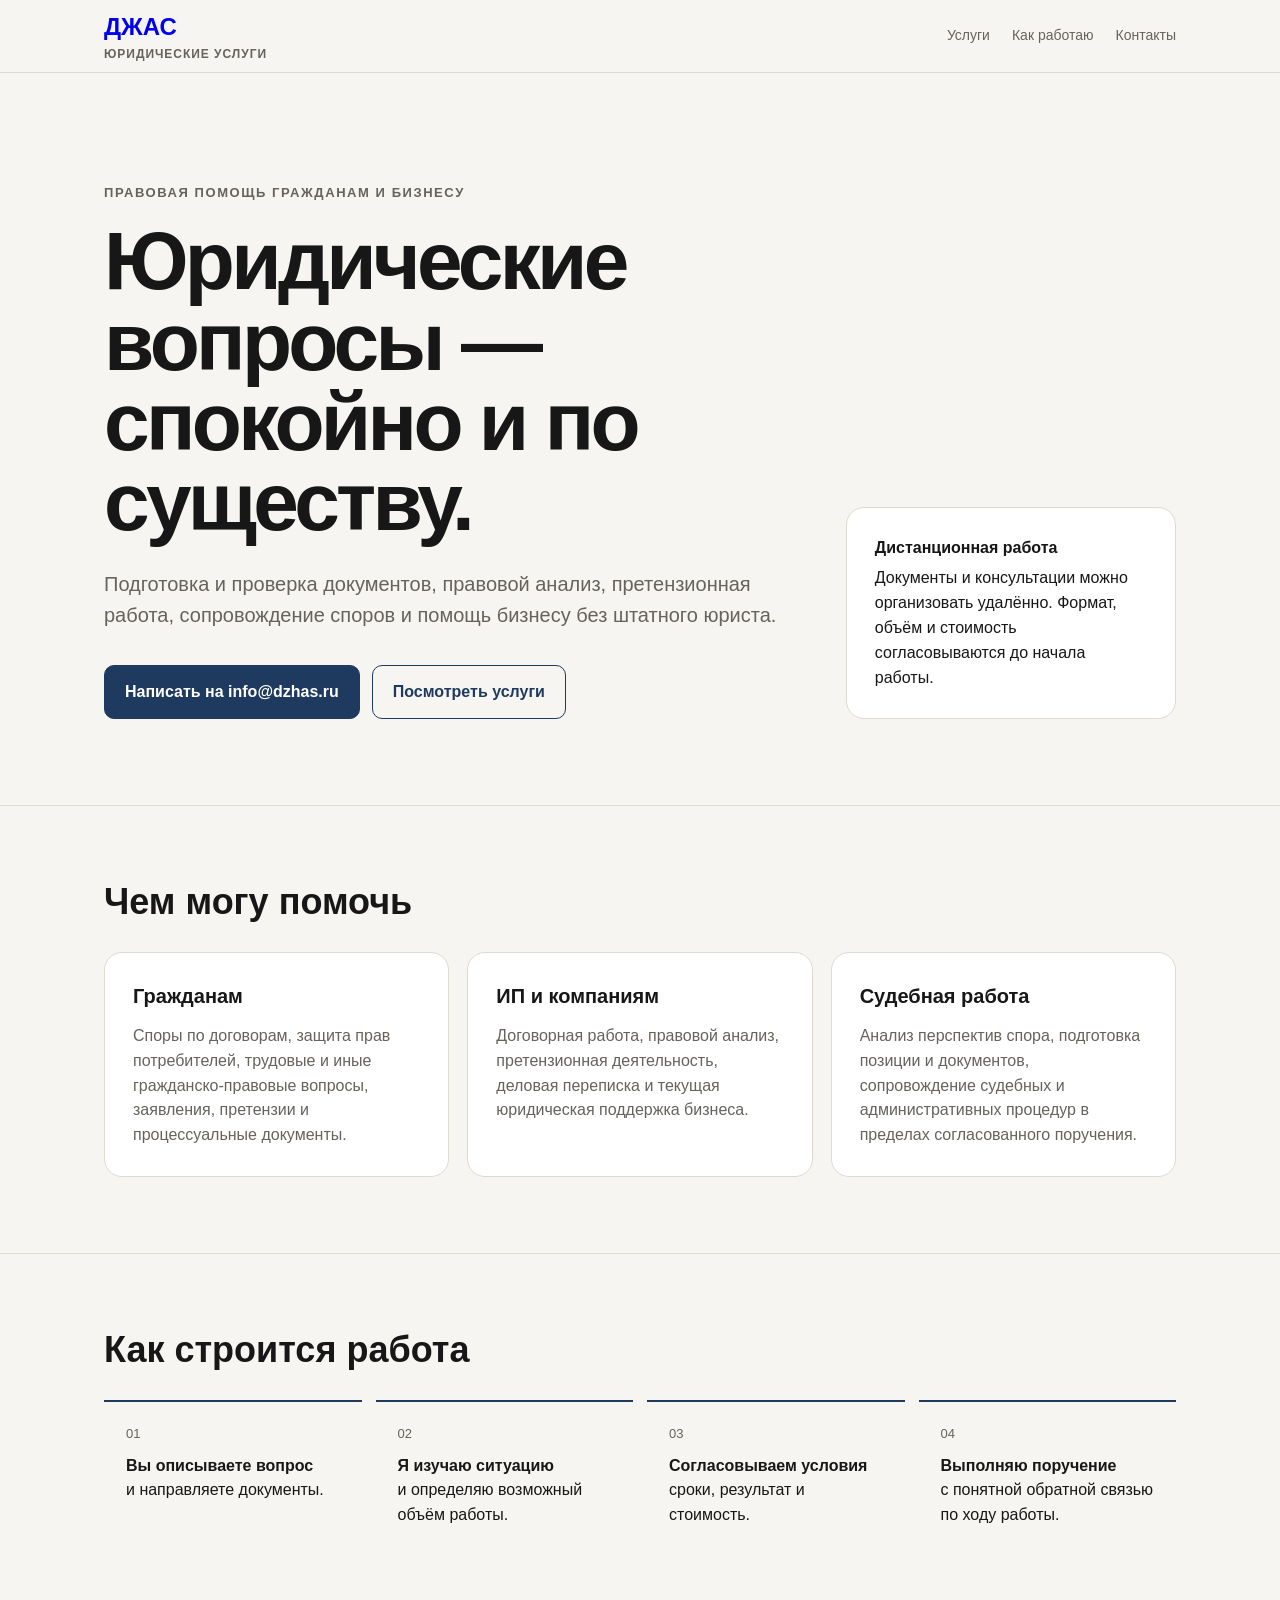
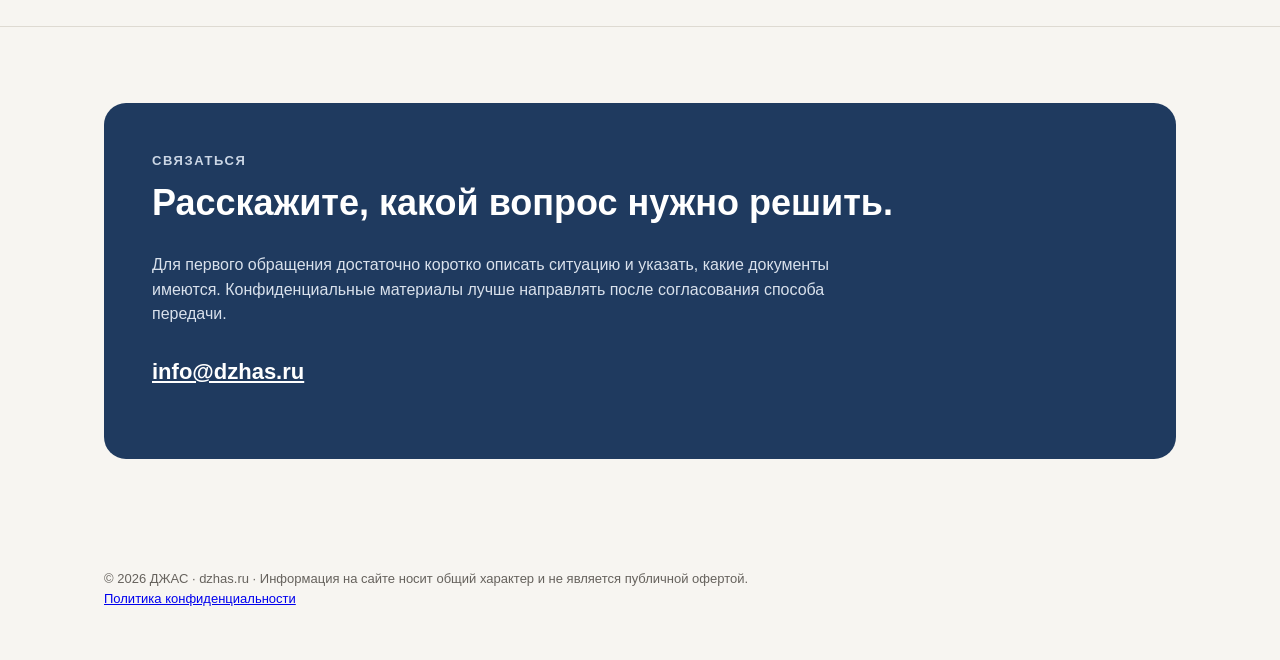
==== index.html @ ad210652 "Add initial HTML structure for legal services website" ====
<!doctype html>
<html lang="ru"><head><meta charset="utf-8"><meta name="viewport" content="width=device-width,initial-scale=1">
<title>Джас — юридические услуги</title><meta name="description" content="Юридические услуги для граждан, ИП и организаций: документы, правовой анализ, претензионная и судебная работа."><link rel="canonical" href="https://dzhas.ru/">
<style>
:root{--bg:#f7f5f1;--paper:#fff;--text:#171717;--muted:#66625d;--line:#dedad2;--accent:#1f3a5f;--max:1120px}*{box-sizing:border-box}html{scroll-behavior:smooth}body{margin:0;font-family:Arial,sans-serif;background:var(--bg);color:var(--text);line-height:1.55}.wrap{max-width:var(--max);margin:auto;padding:0 24px}header{position:sticky;top:0;background:rgba(247,245,241,.96);border-bottom:1px solid var(--line);z-index:10}nav{height:72px;display:flex;align-items:center;justify-content:space-between;gap:24px}.brand{font-size:24px;font-weight:800;text-decoration:none}.brand small{font-size:12px;font-weight:600;color:var(--muted);display:block;letter-spacing:.08em;text-transform:uppercase}.links{display:flex;gap:22px}.links a{text-decoration:none;color:var(--muted);font-size:14px}.hero{padding:110px 0 86px}.hero-grid{display:grid;grid-template-columns:1.35fr .65fr;gap:56px;align-items:end}.eyebrow{font-size:13px;letter-spacing:.12em;text-transform:uppercase;color:var(--muted);font-weight:700}h1{font-size:clamp(44px,7vw,82px);line-height:.98;margin:18px 0 26px;letter-spacing:-.045em}.lead{font-size:20px;color:var(--muted);max-width:760px}.cta{display:flex;gap:12px;flex-wrap:wrap;margin-top:34px}.btn{display:inline-block;padding:14px 20px;border-radius:10px;text-decoration:none;font-weight:700;border:1px solid var(--accent)}.primary{background:var(--accent);color:#fff}.secondary{color:var(--accent)}.card,.service{background:var(--paper);border:1px solid var(--line);border-radius:18px;padding:28px}.card strong{display:block;margin-bottom:6px}section{padding:76px 0;border-top:1px solid var(--line)}h2{font-size:36px;line-height:1.1;margin:0 0 30px}.grid3{display:grid;grid-template-columns:repeat(3,1fr);gap:18px}.service{min-height:210px}.service h3{font-size:20px;margin:0 0 12px}.service p{margin:0;color:var(--muted)}.steps{display:grid;grid-template-columns:repeat(4,1fr);gap:14px}.step{padding:22px;border-top:2px solid var(--accent)}.num{font-size:13px;color:var(--muted);margin-bottom:10px}.contact{background:var(--accent);color:#fff;border-radius:22px;padding:48px}.contact p{color:#d9e1ec;max-width:700px}.contact a{color:#fff}footer{padding:34px 0 50px;color:var(--muted);font-size:13px}@media(max-width:800px){.hero-grid,.grid3,.steps{grid-template-columns:1fr}.links{display:none}.hero{padding:72px 0 58px}.contact{padding:30px}}
</style></head><body>
<header><div class="wrap"><nav><a class="brand" href="/">ДЖАС<small>юридические услуги</small></a><div class="links"><a href="#services">Услуги</a><a href="#work">Как работаю</a><a href="#contact">Контакты</a></div></nav></div></header>
<main><section class="hero" style="border-top:0"><div class="wrap hero-grid"><div><div class="eyebrow">Правовая помощь гражданам и бизнесу</div><h1>Юридические вопросы — спокойно и по существу.</h1><p class="lead">Подготовка и проверка документов, правовой анализ, претензионная работа, сопровождение споров и помощь бизнесу без штатного юриста.</p><div class="cta"><a class="btn primary" href="mailto:info@dzhas.ru">Написать на info@dzhas.ru</a><a class="btn secondary" href="#services">Посмотреть услуги</a></div></div><div class="card"><strong>Дистанционная работа</strong><span>Документы и консультации можно организовать удалённо. Формат, объём и стоимость согласовываются до начала работы.</span></div></div></section>
<section id="services"><div class="wrap"><h2>Чем могу помочь</h2><div class="grid3"><article class="service"><h3>Гражданам</h3><p>Споры по договорам, защита прав потребителей, трудовые и иные гражданско-правовые вопросы, заявления, претензии и процессуальные документы.</p></article><article class="service"><h3>ИП и компаниям</h3><p>Договорная работа, правовой анализ, претензионная деятельность, деловая переписка и текущая юридическая поддержка бизнеса.</p></article><article class="service"><h3>Судебная работа</h3><p>Анализ перспектив спора, подготовка позиции и документов, сопровождение судебных и административных процедур в пределах согласованного поручения.</p></article></div></div></section>
<section id="work"><div class="wrap"><h2>Как строится работа</h2><div class="steps"><div class="step"><div class="num">01</div><strong>Вы описываете вопрос</strong><div>и направляете документы.</div></div><div class="step"><div class="num">02</div><strong>Я изучаю ситуацию</strong><div>и определяю возможный объём работы.</div></div><div class="step"><div class="num">03</div><strong>Согласовываем условия</strong><div>сроки, результат и стоимость.</div></div><div class="step"><div class="num">04</div><strong>Выполняю поручение</strong><div>с понятной обратной связью по ходу работы.</div></div></div></div></section>
<section id="contact"><div class="wrap"><div class="contact"><div class="eyebrow" style="color:#cbd6e5">Связаться</div><h2 style="margin-top:12px">Расскажите, какой вопрос нужно решить.</h2><p>Для первого обращения достаточно коротко описать ситуацию и указать, какие документы имеются. Конфиденциальные материалы лучше направлять после согласования способа передачи.</p><p style="font-size:22px;margin-top:28px"><a href="mailto:info@dzhas.ru"><strong>info@dzhas.ru</strong></a></p></div></div></section></main>
<footer><div class="wrap">© 2026 ДЖАС · dzhas.ru · Информация на сайте носит общий характер и не является публичной офертой.<br><a href="/privacy.html">Политика конфиденциальности</a></div></footer></body></html>
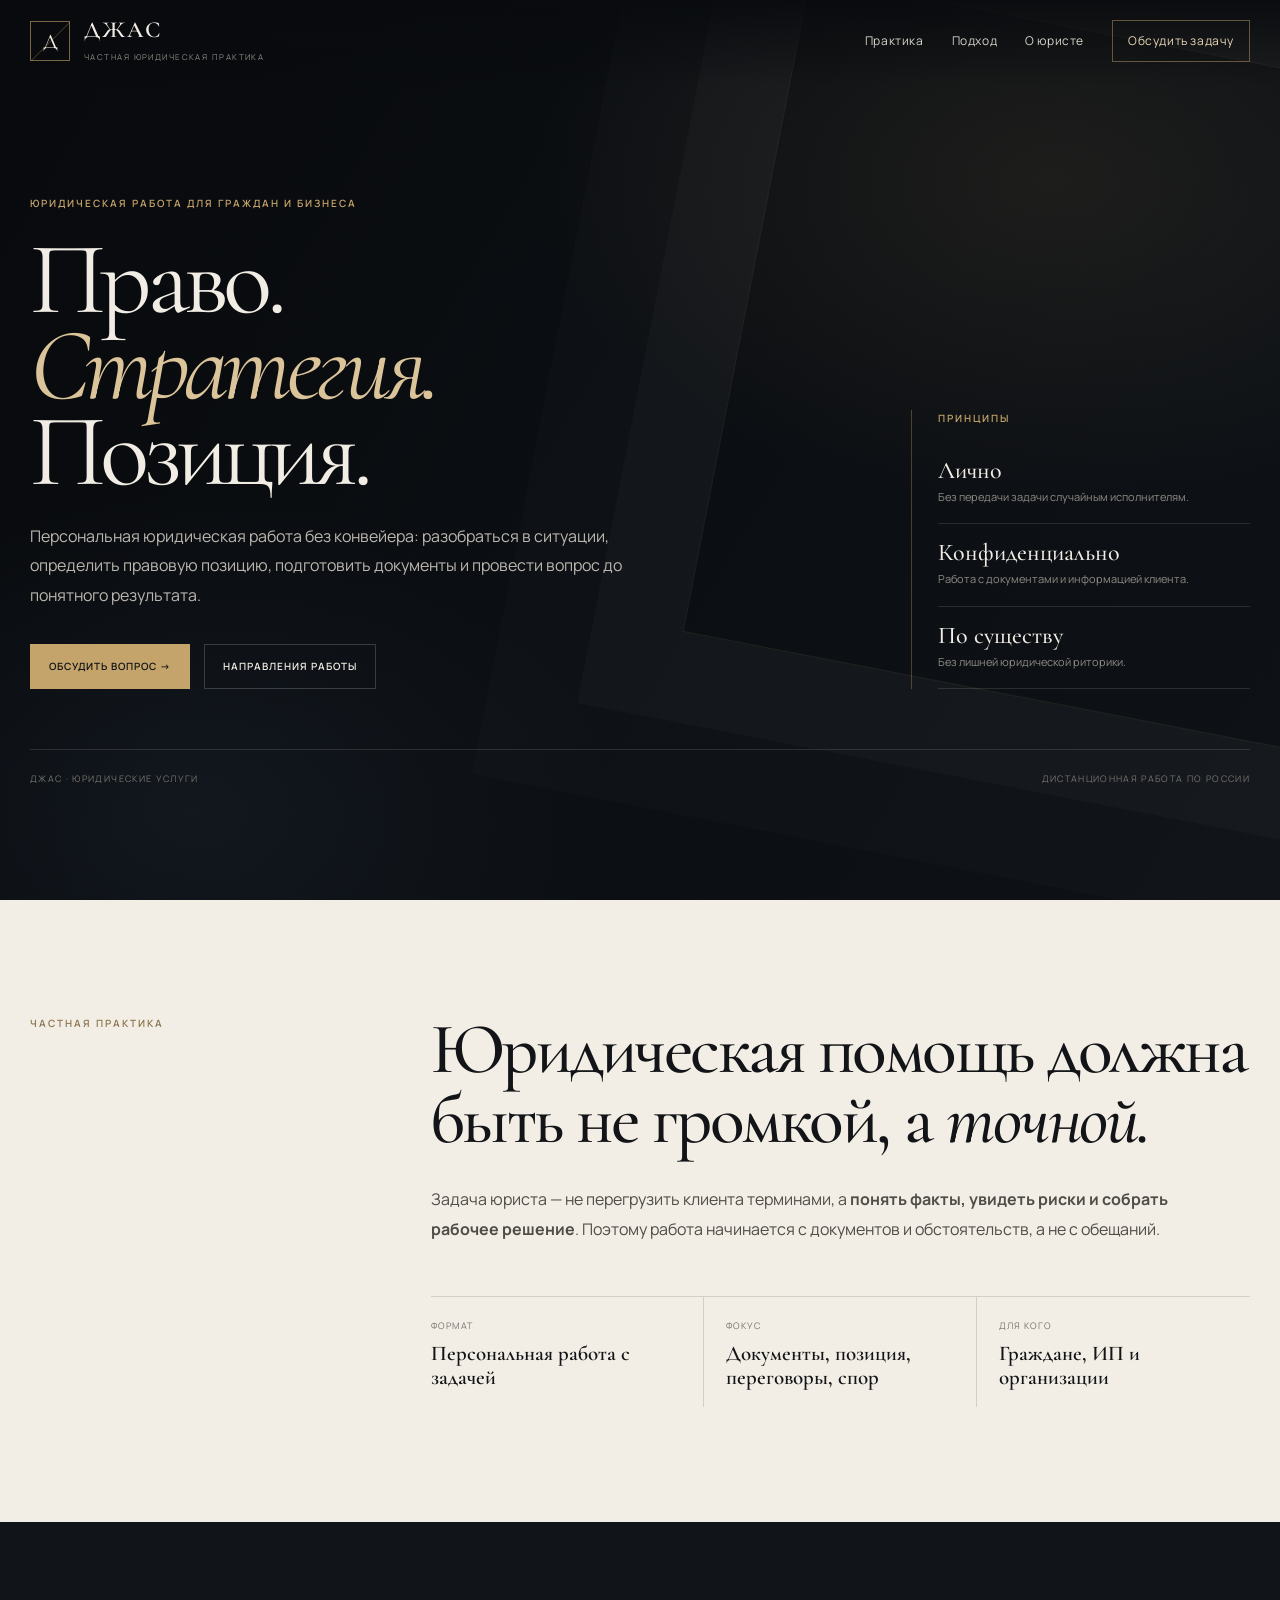
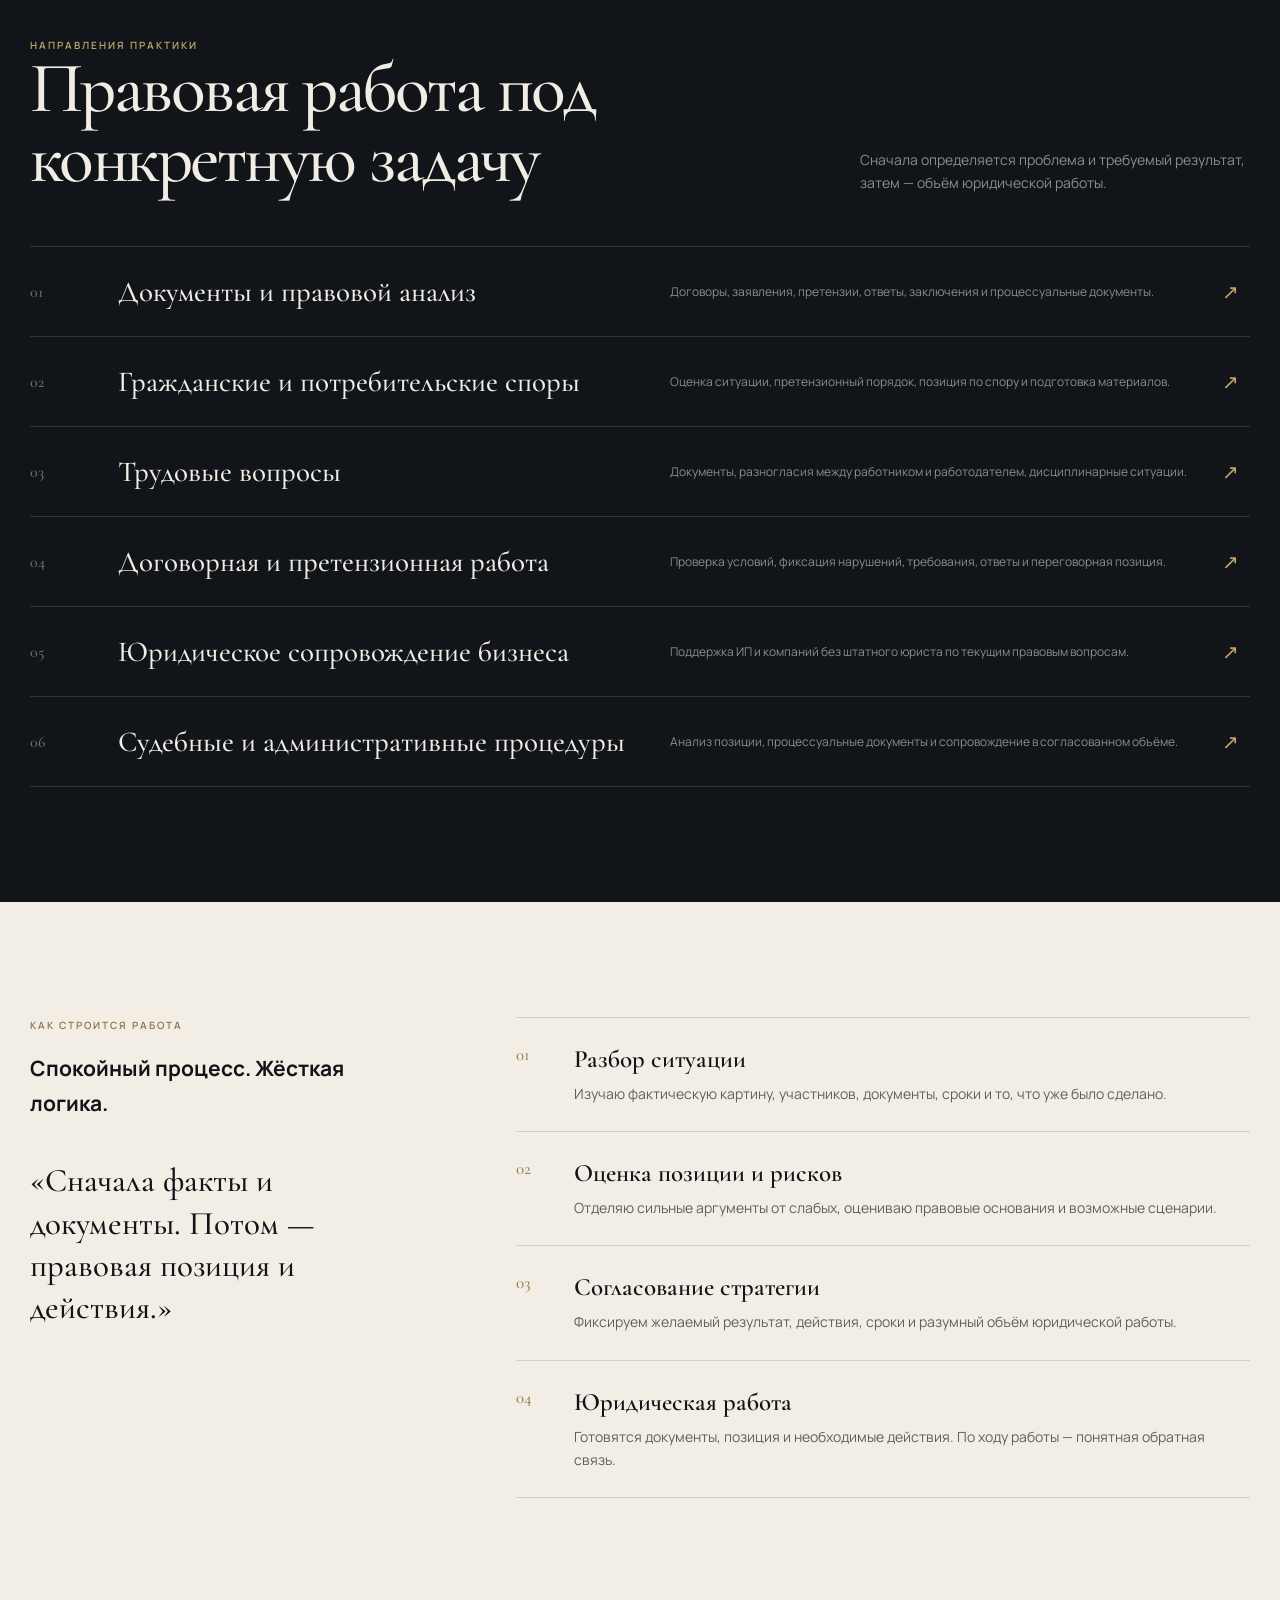
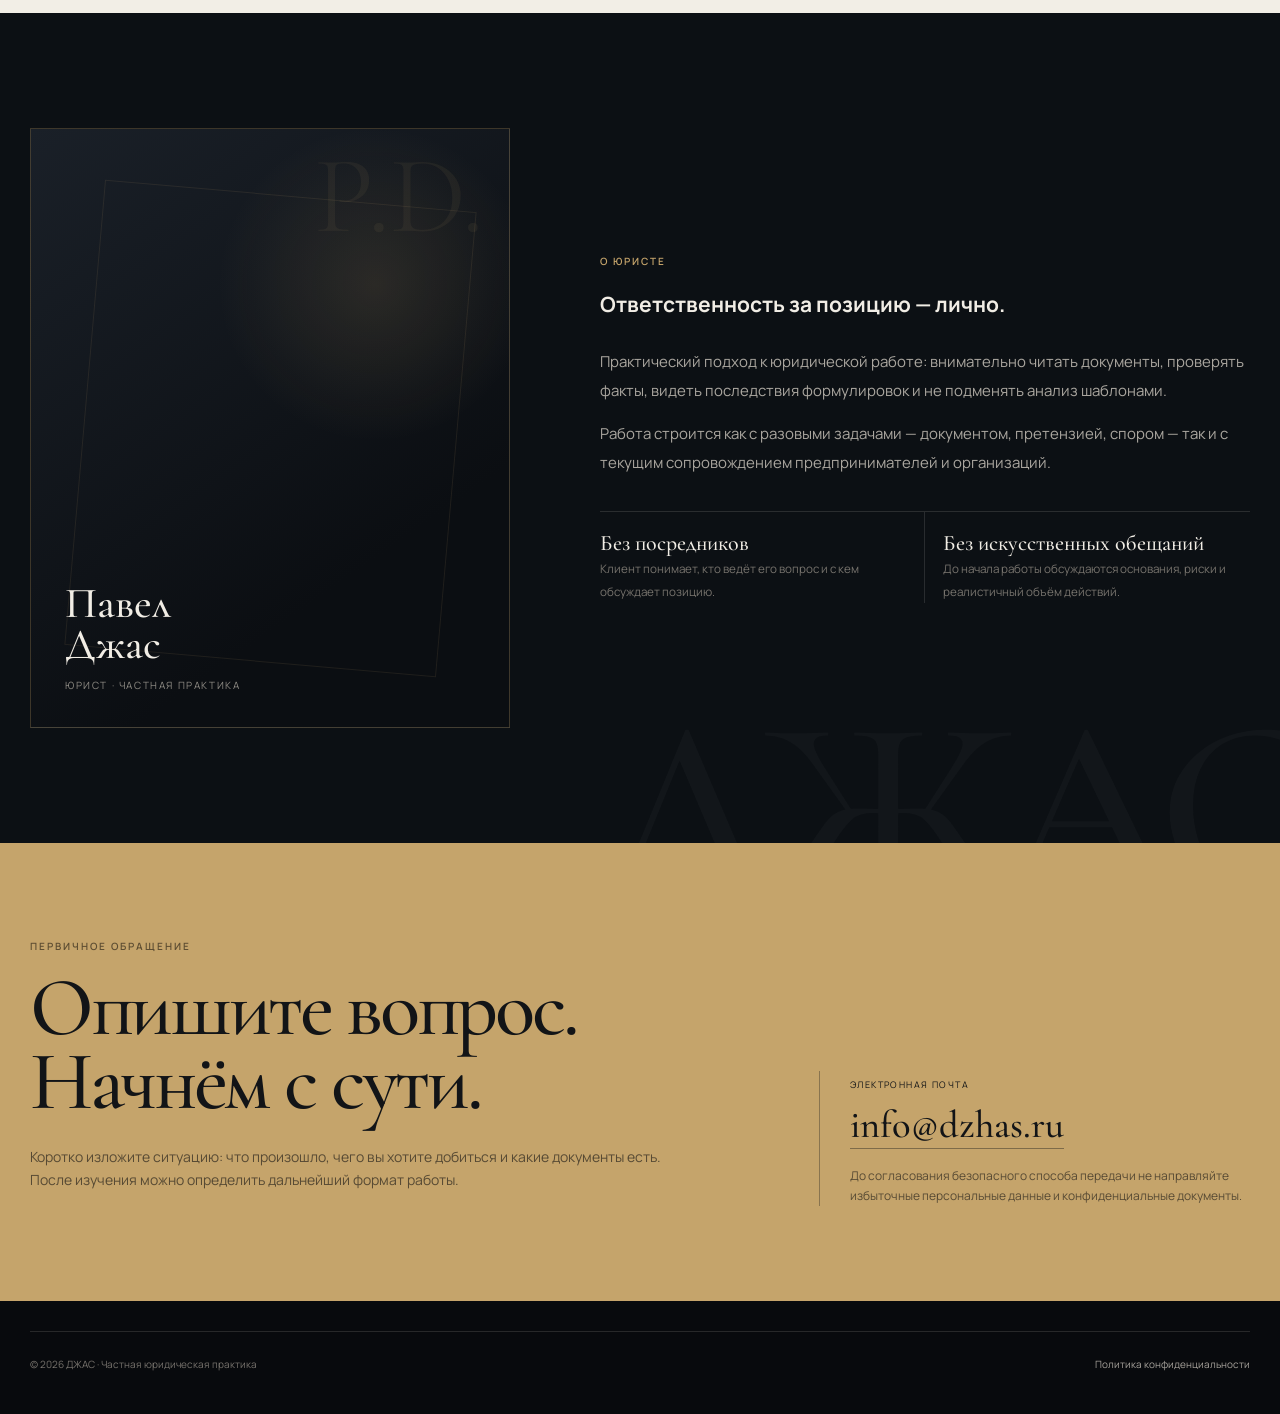
==== commit 493531a7: "Revise index.html for layout and design updates Updated the HTML structure and styles for the websit" ====
--- a/index.html
+++ b/index.html
@@ -1,12 +1,3 @@
-<!doctype html>
-<html lang="ru"><head><meta charset="utf-8"><meta name="viewport" content="width=device-width,initial-scale=1">
-<title>Джас — юридические услуги</title><meta name="description" content="Юридические услуги для граждан, ИП и организаций: документы, правовой анализ, претензионная и судебная работа."><link rel="canonical" href="https://dzhas.ru/">
-<style>
-:root{--bg:#f7f5f1;--paper:#fff;--text:#171717;--muted:#66625d;--line:#dedad2;--accent:#1f3a5f;--max:1120px}*{box-sizing:border-box}html{scroll-behavior:smooth}body{margin:0;font-family:Arial,sans-serif;background:var(--bg);color:var(--text);line-height:1.55}.wrap{max-width:var(--max);margin:auto;padding:0 24px}header{position:sticky;top:0;background:rgba(247,245,241,.96);border-bottom:1px solid var(--line);z-index:10}nav{height:72px;display:flex;align-items:center;justify-content:space-between;gap:24px}.brand{font-size:24px;font-weight:800;text-decoration:none}.brand small{font-size:12px;font-weight:600;color:var(--muted);display:block;letter-spacing:.08em;text-transform:uppercase}.links{display:flex;gap:22px}.links a{text-decoration:none;color:var(--muted);font-size:14px}.hero{padding:110px 0 86px}.hero-grid{display:grid;grid-template-columns:1.35fr .65fr;gap:56px;align-items:end}.eyebrow{font-size:13px;letter-spacing:.12em;text-transform:uppercase;color:var(--muted);font-weight:700}h1{font-size:clamp(44px,7vw,82px);line-height:.98;margin:18px 0 26px;letter-spacing:-.045em}.lead{font-size:20px;color:var(--muted);max-width:760px}.cta{display:flex;gap:12px;flex-wrap:wrap;margin-top:34px}.btn{display:inline-block;padding:14px 20px;border-radius:10px;text-decoration:none;font-weight:700;border:1px solid var(--accent)}.primary{background:var(--accent);color:#fff}.secondary{color:var(--accent)}.card,.service{background:var(--paper);border:1px solid var(--line);border-radius:18px;padding:28px}.card strong{display:block;margin-bottom:6px}section{padding:76px 0;border-top:1px solid var(--line)}h2{font-size:36px;line-height:1.1;margin:0 0 30px}.grid3{display:grid;grid-template-columns:repeat(3,1fr);gap:18px}.service{min-height:210px}.service h3{font-size:20px;margin:0 0 12px}.service p{margin:0;color:var(--muted)}.steps{display:grid;grid-template-columns:repeat(4,1fr);gap:14px}.step{padding:22px;border-top:2px solid var(--accent)}.num{font-size:13px;color:var(--muted);margin-bottom:10px}.contact{background:var(--accent);color:#fff;border-radius:22px;padding:48px}.contact p{color:#d9e1ec;max-width:700px}.contact a{color:#fff}footer{padding:34px 0 50px;color:var(--muted);font-size:13px}@media(max-width:800px){.hero-grid,.grid3,.steps{grid-template-columns:1fr}.links{display:none}.hero{padding:72px 0 58px}.contact{padding:30px}}
-</style></head><body>
-<header><div class="wrap"><nav><a class="brand" href="/">ДЖАС<small>юридические услуги</small></a><div class="links"><a href="#services">Услуги</a><a href="#work">Как работаю</a><a href="#contact">Контакты</a></div></nav></div></header>
-<main><section class="hero" style="border-top:0"><div class="wrap hero-grid"><div><div class="eyebrow">Правовая помощь гражданам и бизнесу</div><h1>Юридические вопросы — спокойно и по существу.</h1><p class="lead">Подготовка и проверка документов, правовой анализ, претензионная работа, сопровождение споров и помощь бизнесу без штатного юриста.</p><div class="cta"><a class="btn primary" href="mailto:info@dzhas.ru">Написать на info@dzhas.ru</a><a class="btn secondary" href="#services">Посмотреть услуги</a></div></div><div class="card"><strong>Дистанционная работа</strong><span>Документы и консультации можно организовать удалённо. Формат, объём и стоимость согласовываются до начала работы.</span></div></div></section>
-<section id="services"><div class="wrap"><h2>Чем могу помочь</h2><div class="grid3"><article class="service"><h3>Гражданам</h3><p>Споры по договорам, защита прав потребителей, трудовые и иные гражданско-правовые вопросы, заявления, претензии и процессуальные документы.</p></article><article class="service"><h3>ИП и компаниям</h3><p>Договорная работа, правовой анализ, претензионная деятельность, деловая переписка и текущая юридическая поддержка бизнеса.</p></article><article class="service"><h3>Судебная работа</h3><p>Анализ перспектив спора, подготовка позиции и документов, сопровождение судебных и административных процедур в пределах согласованного поручения.</p></article></div></div></section>
-<section id="work"><div class="wrap"><h2>Как строится работа</h2><div class="steps"><div class="step"><div class="num">01</div><strong>Вы описываете вопрос</strong><div>и направляете документы.</div></div><div class="step"><div class="num">02</div><strong>Я изучаю ситуацию</strong><div>и определяю возможный объём работы.</div></div><div class="step"><div class="num">03</div><strong>Согласовываем условия</strong><div>сроки, результат и стоимость.</div></div><div class="step"><div class="num">04</div><strong>Выполняю поручение</strong><div>с понятной обратной связью по ходу работы.</div></div></div></div></section>
-<section id="contact"><div class="wrap"><div class="contact"><div class="eyebrow" style="color:#cbd6e5">Связаться</div><h2 style="margin-top:12px">Расскажите, какой вопрос нужно решить.</h2><p>Для первого обращения достаточно коротко описать ситуацию и указать, какие документы имеются. Конфиденциальные материалы лучше направлять после согласования способа передачи.</p><p style="font-size:22px;margin-top:28px"><a href="mailto:info@dzhas.ru"><strong>info@dzhas.ru</strong></a></p></div></div></section></main>
-<footer><div class="wrap">© 2026 ДЖАС · dzhas.ru · Информация на сайте носит общий характер и не является публичной офертой.<br><a href="/privacy.html">Политика конфиденциальности</a></div></footer></body></html>
+<!doctype html><html lang="ru"><head><meta charset="utf-8"><meta name="viewport" content="width=device-width,initial-scale=1"><meta name="theme-color" content="#090b0e"><title>ДЖАС — частная юридическая практика</title><meta name="description" content="Частная юридическая практика Павла Джаса. Правовой анализ, договорная и претензионная работа, споры, сопровождение граждан, ИП и организаций."><link rel="canonical" href="https://dzhas.ru/"><link rel="preconnect" href="https://fonts.googleapis.com"><link rel="preconnect" href="https://fonts.gstatic.com" crossorigin><link href="https://fonts.googleapis.com/css2?family=Cormorant+Garamond:wght@400;500;600&family=Manrope:wght@400;500;600&display=swap" rel="stylesheet"><style>
+:root{--bg:#090b0e;--bg2:#11151a;--paper:#f2eee6;--text:#f1ede5;--muted:#97938b;--dark:#121417;--gold:#c5a46b;--line:rgba(241,237,229,.13);--lineD:rgba(18,20,23,.14);--serif:'Cormorant Garamond',Georgia,serif;--sans:Manrope,Arial,sans-serif}*{box-sizing:border-box}html{scroll-behavior:smooth}body{margin:0;background:var(--bg);color:var(--text);font:14px/1.65 var(--sans);-webkit-font-smoothing:antialiased}a{color:inherit}.wrap{width:min(1220px,calc(100% - 48px));margin:auto}.eyebrow{font-size:10px;letter-spacing:.2em;text-transform:uppercase;color:var(--gold);font-weight:600}.serif{font-family:var(--serif)}header{position:fixed;z-index:20;inset:0 0 auto;transition:.3s;background:linear-gradient(#090b0ee8,transparent)}header.sc{background:#090b0eee;backdrop-filter:blur(14px);border-bottom:1px solid var(--line)}nav{height:82px;display:flex;align-items:center;justify-content:space-between}.brand{display:flex;gap:14px;align-items:center;text-decoration:none}.seal{width:40px;height:40px;border:1px solid #c5a46b99;display:grid;place-items:center;font:500 21px/1 var(--serif);position:relative}.seal:after{content:'';position:absolute;width:55px;height:1px;background:#c5a46b44;transform:rotate(-45deg)}.brand b{font:600 23px/1 var(--serif);letter-spacing:.09em}.brand small{display:block;margin-top:7px;color:#8e8a83;font-size:8px;letter-spacing:.18em;text-transform:uppercase}.navlinks{display:flex;gap:28px;align-items:center}.navlinks a{text-decoration:none;color:#d9d5cd;font-size:12px;letter-spacing:.05em}.navlinks .cta{border:1px solid #c5a46b77;padding:10px 15px;color:#e8d6b5}.hero{min-height:100svh;padding:142px 0 60px;display:flex;align-items:flex-end;position:relative;overflow:hidden;background:radial-gradient(800px 500px at 82% 20%,#c5a46b18,transparent 65%),radial-gradient(600px 450px at 15% 90%,#35465a30,transparent 70%),linear-gradient(120deg,#080a0d,#0e1217)}.hero:after{content:'';position:absolute;width:54vw;height:74vh;right:-12vw;top:4vh;border:1px solid #c5a46b1e;transform:rotate(11deg);box-shadow:0 0 0 90px #ffffff05,0 0 0 180px #ffffff03}.heroGrid{display:grid;grid-template-columns:1.3fr .55fr;gap:80px;align-items:end;position:relative;z-index:2}.hero h1{font:400 clamp(62px,8vw,124px)/.84 var(--serif);letter-spacing:-.055em;margin:24px 0 28px;max-width:860px}.hero h1 i{font-weight:400;color:#dcc49a}.lead{max-width:650px;color:#bbb7af;font-size:16px;line-height:1.85}.actions{display:flex;gap:14px;margin-top:34px;flex-wrap:wrap}.btn{padding:13px 18px;border:1px solid var(--gold);text-decoration:none;text-transform:uppercase;letter-spacing:.1em;font-size:10px;font-weight:600}.btn.gold{background:var(--gold);color:#101216}.btn.ghost{border-color:#ffffff2e}.aside{border-left:1px solid #c5a46b55;padding-left:26px}.aside .item{padding:16px 0;border-bottom:1px solid var(--line)}.aside .item:first-child{padding-top:0}.aside strong{display:block;font:500 24px/1.1 var(--serif)}.aside span{font-size:11px;color:#8f8b84}.heroFoot{margin-top:60px;border-top:1px solid var(--line);padding-top:22px;display:flex;justify-content:space-between;color:#77736c;font-size:9px;letter-spacing:.15em;text-transform:uppercase;position:relative;z-index:2}.light{background:var(--paper);color:var(--dark);padding:115px 0}.split{display:grid;grid-template-columns:.55fr 1.45fr;gap:90px}.light h2,.dark h2{font:500 clamp(48px,5.6vw,78px)/.98 var(--serif);letter-spacing:-.035em;margin:0}.intro p{font-size:16px;line-height:1.9;color:#4f4d48;max-width:800px;margin:28px 0 0}.facts{margin-top:52px;display:grid;grid-template-columns:repeat(3,1fr);border-top:1px solid var(--lineD)}.fact{padding:22px 22px 0 0;border-right:1px solid var(--lineD);min-height:110px}.fact+.fact{padding-left:22px}.fact:last-child{border:0}.fact small{display:block;color:#77736f;text-transform:uppercase;letter-spacing:.12em;font-size:9px;margin-bottom:8px}.fact b{font:600 21px/1.15 var(--serif)}.dark{background:var(--bg2);padding:115px 0}.head{display:flex;justify-content:space-between;gap:50px;align-items:end;margin-bottom:52px}.head h2{max-width:700px}.head p{max-width:390px;color:#8f8c85;margin:0}.practice{border-top:1px solid var(--line)}.row{display:grid;grid-template-columns:58px 1fr 1fr 28px;gap:30px;padding:28px 0;border-bottom:1px solid var(--line);align-items:center;transition:.25s}.row:hover{padding-left:12px;background:linear-gradient(90deg,#c5a46b0c,transparent)}.num{color:#716e68;font:500 16px var(--serif)}.row h3{font:500 29px/1.1 var(--serif);margin:0}.row p{margin:0;color:#8f8c86;font-size:12px}.arrow{color:var(--gold);font-size:20px}.process{padding:115px 0;background:var(--paper);color:var(--dark)}.processGrid{display:grid;grid-template-columns:.7fr 1.3fr;gap:90px}.quote{font:500 33px/1.28 var(--serif);margin-top:40px;max-width:390px}.steps{border-top:1px solid var(--lineD)}.step{display:grid;grid-template-columns:58px 1fr;padding:26px 0;border-bottom:1px solid var(--lineD)}.step span{font:500 17px var(--serif);color:#9a8053}.step h3{font:600 25px/1.2 var(--serif);margin:0 0 8px}.step p{margin:0;color:#62605b;max-width:650px}.profile{padding:115px 0;background:#0c1014;position:relative;overflow:hidden}.profile:after{content:'ДЖАС';position:absolute;right:-30px;bottom:-100px;font:500 260px/1 var(--serif);letter-spacing:-.08em;color:#ffffff06}.profileGrid{display:grid;grid-template-columns:.85fr 1.15fr;gap:90px;align-items:center;position:relative;z-index:2}.card{aspect-ratio:4/5;max-width:500px;border:1px solid #c5a46b44;background:radial-gradient(circle at 72% 26%,#c5a46b24,transparent 28%),linear-gradient(145deg,#1a2028,#0b0e12 72%);padding:34px;display:flex;flex-direction:column;justify-content:flex-end;position:relative}.card:before{content:'';position:absolute;inset:11%;border:1px solid #c5a46b1c;transform:rotate(5deg)}.card:after{content:'P.D.';position:absolute;right:25px;top:12px;font:400 110px/1 var(--serif);color:#c5a46b12}.card b{font:500 43px/.95 var(--serif);position:relative}.card span{margin-top:12px;color:#8f8c85;font-size:10px;letter-spacing:.16em;text-transform:uppercase;position:relative}.profile h2{margin:17px 0 27px}.profile p{color:#aaa69f;font-size:15px;line-height:1.9;max-width:650px}.principles{display:grid;grid-template-columns:1fr 1fr;margin-top:34px;border-top:1px solid var(--line)}.principles div{padding:18px 18px 0 0;border-right:1px solid var(--line)}.principles div+div{padding-left:18px;border-right:0}.principles b{display:block;font:500 22px var(--serif)}.principles small{color:#77736d}.contact{background:var(--gold);color:#121417;padding:95px 0}.contactGrid{display:grid;grid-template-columns:1.25fr .75fr;gap:70px;align-items:end}.contact h2{font:500 clamp(56px,6.5vw,94px)/.9 var(--serif);letter-spacing:-.04em;margin:16px 0 25px}.contact p{max-width:650px;color:#574a34}.contactBox{border-left:1px solid #12141755;padding-left:30px}.contactBox small{font-size:9px;letter-spacing:.16em;text-transform:uppercase}.mail{display:inline-block;font:500 clamp(25px,3vw,39px) var(--serif);text-decoration:none;border-bottom:1px solid #12141766;margin:8px 0 17px}.contactBox p{font-size:12px;margin:0}footer{padding:30px 0 42px;background:#080a0d;color:#77736d;font-size:10px}.foot{border-top:1px solid var(--line);padding-top:24px;display:flex;justify-content:space-between;gap:25px;flex-wrap:wrap}.foot a{text-decoration:none;color:#a7a39c}.reveal{opacity:0;transform:translateY(18px);transition:.7s}.reveal.on{opacity:1;transform:none}@media(max-width:900px){.heroGrid,.split,.processGrid,.profileGrid,.contactGrid{grid-template-columns:1fr}.heroGrid,.split,.processGrid,.profileGrid,.contactGrid{gap:48px}.hero{min-height:auto}.aside{max-width:520px}.head{display:block}.head p{margin-top:22px}.row{grid-template-columns:42px 1fr 24px}.row p{grid-column:2/3}.facts{grid-template-columns:1fr}.fact,.fact+.fact{padding:18px 0;border-right:0;border-bottom:1px solid var(--lineD)}.card{width:100%;max-width:620px;aspect-ratio:16/11}.contactBox{border-left:0;border-top:1px solid #12141755;padding:25px 0 0}}@media(max-width:650px){.wrap{width:min(100% - 30px,1220px)}nav{height:70px}.navlinks a:not(.cta){display:none}.brand small{display:none}.hero{padding-top:115px}.hero h1{font-size:clamp(54px,20vw,78px)}.light,.dark,.process,.profile{padding:78px 0}.contact{padding:72px 0}.heroFoot span:last-child{display:none}.principles{grid-template-columns:1fr}.principles div,.principles div+div{padding:17px 0;border-right:0;border-bottom:1px solid var(--line)}}@media(prefers-reduced-motion:reduce){html{scroll-behavior:auto}.reveal{opacity:1;transform:none;transition:none}}
+</style></head><body><header id="head"><div class="wrap"><nav><a class="brand" href="#top"><span class="seal">Д</span><span><b>ДЖАС</b><small>частная юридическая практика</small></span></a><div class="navlinks"><a href="#practice">Практика</a><a href="#process">Подход</a><a href="#profile">О юристе</a><a class="cta" href="#contact">Обсудить задачу</a></div></nav></div></header><main id="top"><section class="hero"><div class="wrap"><div class="heroGrid"><div class="reveal"><div class="eyebrow">Юридическая работа для граждан и бизнеса</div><h1>Право.<br><i>Стратегия.</i><br>Позиция.</h1><p class="lead">Персональная юридическая работа без конвейера: разобраться в ситуации, определить правовую позицию, подготовить документы и провести вопрос до понятного результата.</p><div class="actions"><a class="btn gold" href="#contact">Обсудить вопрос →</a><a class="btn ghost" href="#practice">Направления работы</a></div></div><aside class="aside reveal"><div class="eyebrow" style="margin-bottom:15px">Принципы</div><div class="item"><strong>Лично</strong><span>Без передачи задачи случайным исполнителям.</span></div><div class="item"><strong>Конфиденциально</strong><span>Работа с документами и информацией клиента.</span></div><div class="item"><strong>По существу</strong><span>Без лишней юридической риторики.</span></div></aside></div><div class="heroFoot"><span>ДЖАС · юридические услуги</span><span>Дистанционная работа по России</span></div></div></section><section class="light"><div class="wrap split"><div class="eyebrow" style="color:#8b744d">Частная практика</div><div class="intro reveal"><h2>Юридическая помощь должна быть не громкой, а <i>точной.</i></h2><p>Задача юриста — не перегрузить клиента терминами, а <b>понять факты, увидеть риски и собрать рабочее решение</b>. Поэтому работа начинается с документов и обстоятельств, а не с обещаний.</p><div class="facts"><div class="fact"><small>Формат</small><b>Персональная работа с задачей</b></div><div class="fact"><small>Фокус</small><b>Документы, позиция, переговоры, спор</b></div><div class="fact"><small>Для кого</small><b>Граждане, ИП и организации</b></div></div></div></div></section><section class="dark" id="practice"><div class="wrap"><div class="head reveal"><div><div class="eyebrow">Направления практики</div><h2>Правовая работа под конкретную задачу</h2></div><p>Сначала определяется проблема и требуемый результат, затем — объём юридической работы.</p></div><div class="practice"><div class="row reveal"><span class="num">01</span><h3>Документы и правовой анализ</h3><p>Договоры, заявления, претензии, ответы, заключения и процессуальные документы.</p><span class="arrow">↗</span></div><div class="row reveal"><span class="num">02</span><h3>Гражданские и потребительские споры</h3><p>Оценка ситуации, претензионный порядок, позиция по спору и подготовка материалов.</p><span class="arrow">↗</span></div><div class="row reveal"><span class="num">03</span><h3>Трудовые вопросы</h3><p>Документы, разногласия между работником и работодателем, дисциплинарные ситуации.</p><span class="arrow">↗</span></div><div class="row reveal"><span class="num">04</span><h3>Договорная и претензионная работа</h3><p>Проверка условий, фиксация нарушений, требования, ответы и переговорная позиция.</p><span class="arrow">↗</span></div><div class="row reveal"><span class="num">05</span><h3>Юридическое сопровождение бизнеса</h3><p>Поддержка ИП и компаний без штатного юриста по текущим правовым вопросам.</p><span class="arrow">↗</span></div><div class="row reveal"><span class="num">06</span><h3>Судебные и административные процедуры</h3><p>Анализ позиции, процессуальные документы и сопровождение в согласованном объёме.</p><span class="arrow">↗</span></div></div></div></section><section class="process" id="process"><div class="wrap processGrid"><div class="reveal"><div class="eyebrow" style="color:#8b744d">Как строится работа</div><h2>Спокойный процесс. Жёсткая логика.</h2><div class="quote">«Сначала факты и документы. Потом — правовая позиция и действия.»</div></div><div class="steps reveal"><div class="step"><span>01</span><div><h3>Разбор ситуации</h3><p>Изучаю фактическую картину, участников, документы, сроки и то, что уже было сделано.</p></div></div><div class="step"><span>02</span><div><h3>Оценка позиции и рисков</h3><p>Отделяю сильные аргументы от слабых, оцениваю правовые основания и возможные сценарии.</p></div></div><div class="step"><span>03</span><div><h3>Согласование стратегии</h3><p>Фиксируем желаемый результат, действия, сроки и разумный объём юридической работы.</p></div></div><div class="step"><span>04</span><div><h3>Юридическая работа</h3><p>Готовятся документы, позиция и необходимые действия. По ходу работы — понятная обратная связь.</p></div></div></div></div></section><section class="profile" id="profile"><div class="wrap profileGrid"><div class="card reveal"><b>Павел<br>Джас</b><span>Юрист · частная практика</span></div><div class="reveal"><div class="eyebrow">О юристе</div><h2>Ответственность за позицию — лично.</h2><p>Практический подход к юридической работе: внимательно читать документы, проверять факты, видеть последствия формулировок и не подменять анализ шаблонами.</p><p>Работа строится как с разовыми задачами — документом, претензией, спором — так и с текущим сопровождением предпринимателей и организаций.</p><div class="principles"><div><b>Без посредников</b><small>Клиент понимает, кто ведёт его вопрос и с кем обсуждает позицию.</small></div><div><b>Без искусственных обещаний</b><small>До начала работы обсуждаются основания, риски и реалистичный объём действий.</small></div></div></div></div></section><section class="contact" id="contact"><div class="wrap contactGrid"><div class="reveal"><div class="eyebrow" style="color:#5d4d32">Первичное обращение</div><h2>Опишите вопрос.<br>Начнём с сути.</h2><p>Коротко изложите ситуацию: что произошло, чего вы хотите добиться и какие документы есть. После изучения можно определить дальнейший формат работы.</p></div><div class="contactBox reveal"><small>Электронная почта</small><br><a class="mail" href="mailto:info@dzhas.ru">info@dzhas.ru</a><p>До согласования безопасного способа передачи не направляйте избыточные персональные данные и конфиденциальные документы.</p></div></div></section></main><footer><div class="wrap foot"><div>© 2026 ДЖАС · Частная юридическая практика</div><div><a href="/privacy.html">Политика конфиденциальности</a></div></div></footer><script>const h=document.getElementById('head');addEventListener('scroll',()=>h.classList.toggle('sc',scrollY>15),{passive:true});const io=new IntersectionObserver(es=>es.forEach(e=>{if(e.isIntersecting){e.target.classList.add('on');io.unobserve(e.target)}}),{threshold:.1});document.querySelectorAll('.reveal').forEach(e=>io.observe(e));</script></body></html>
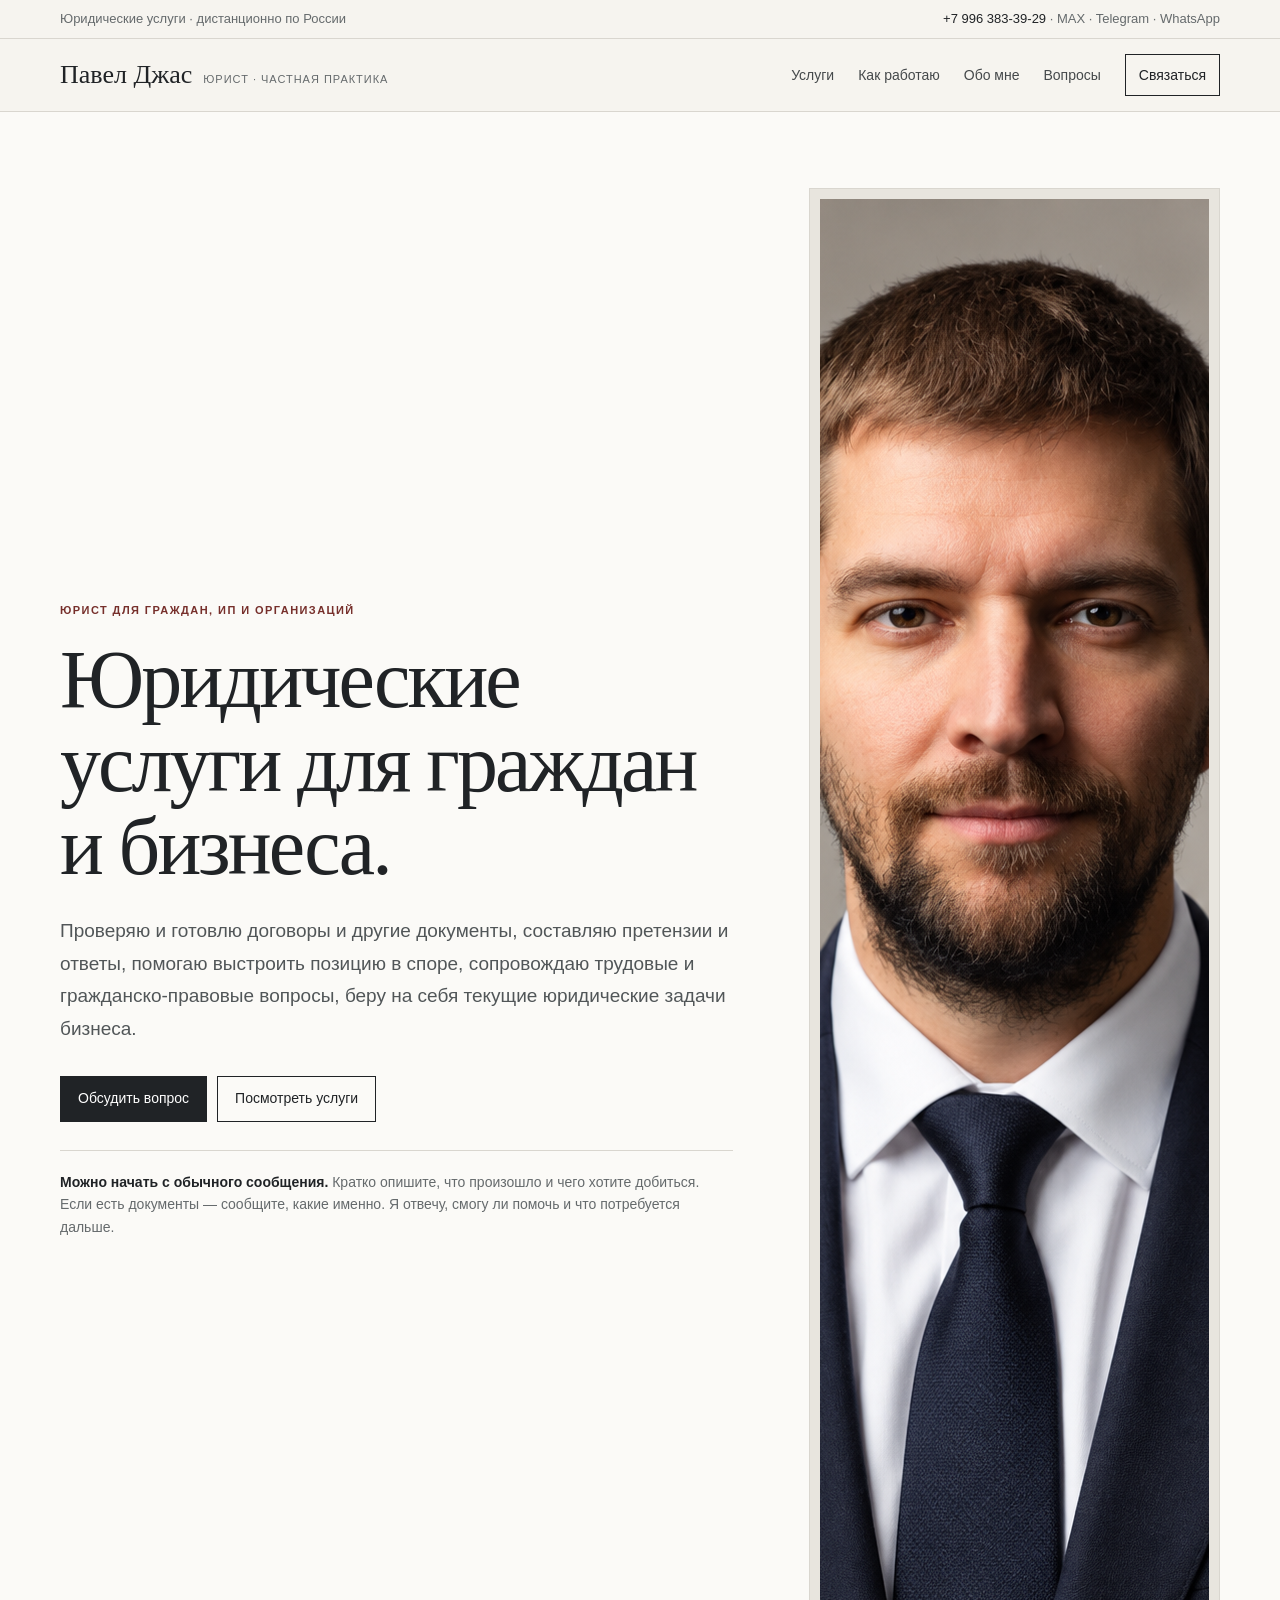
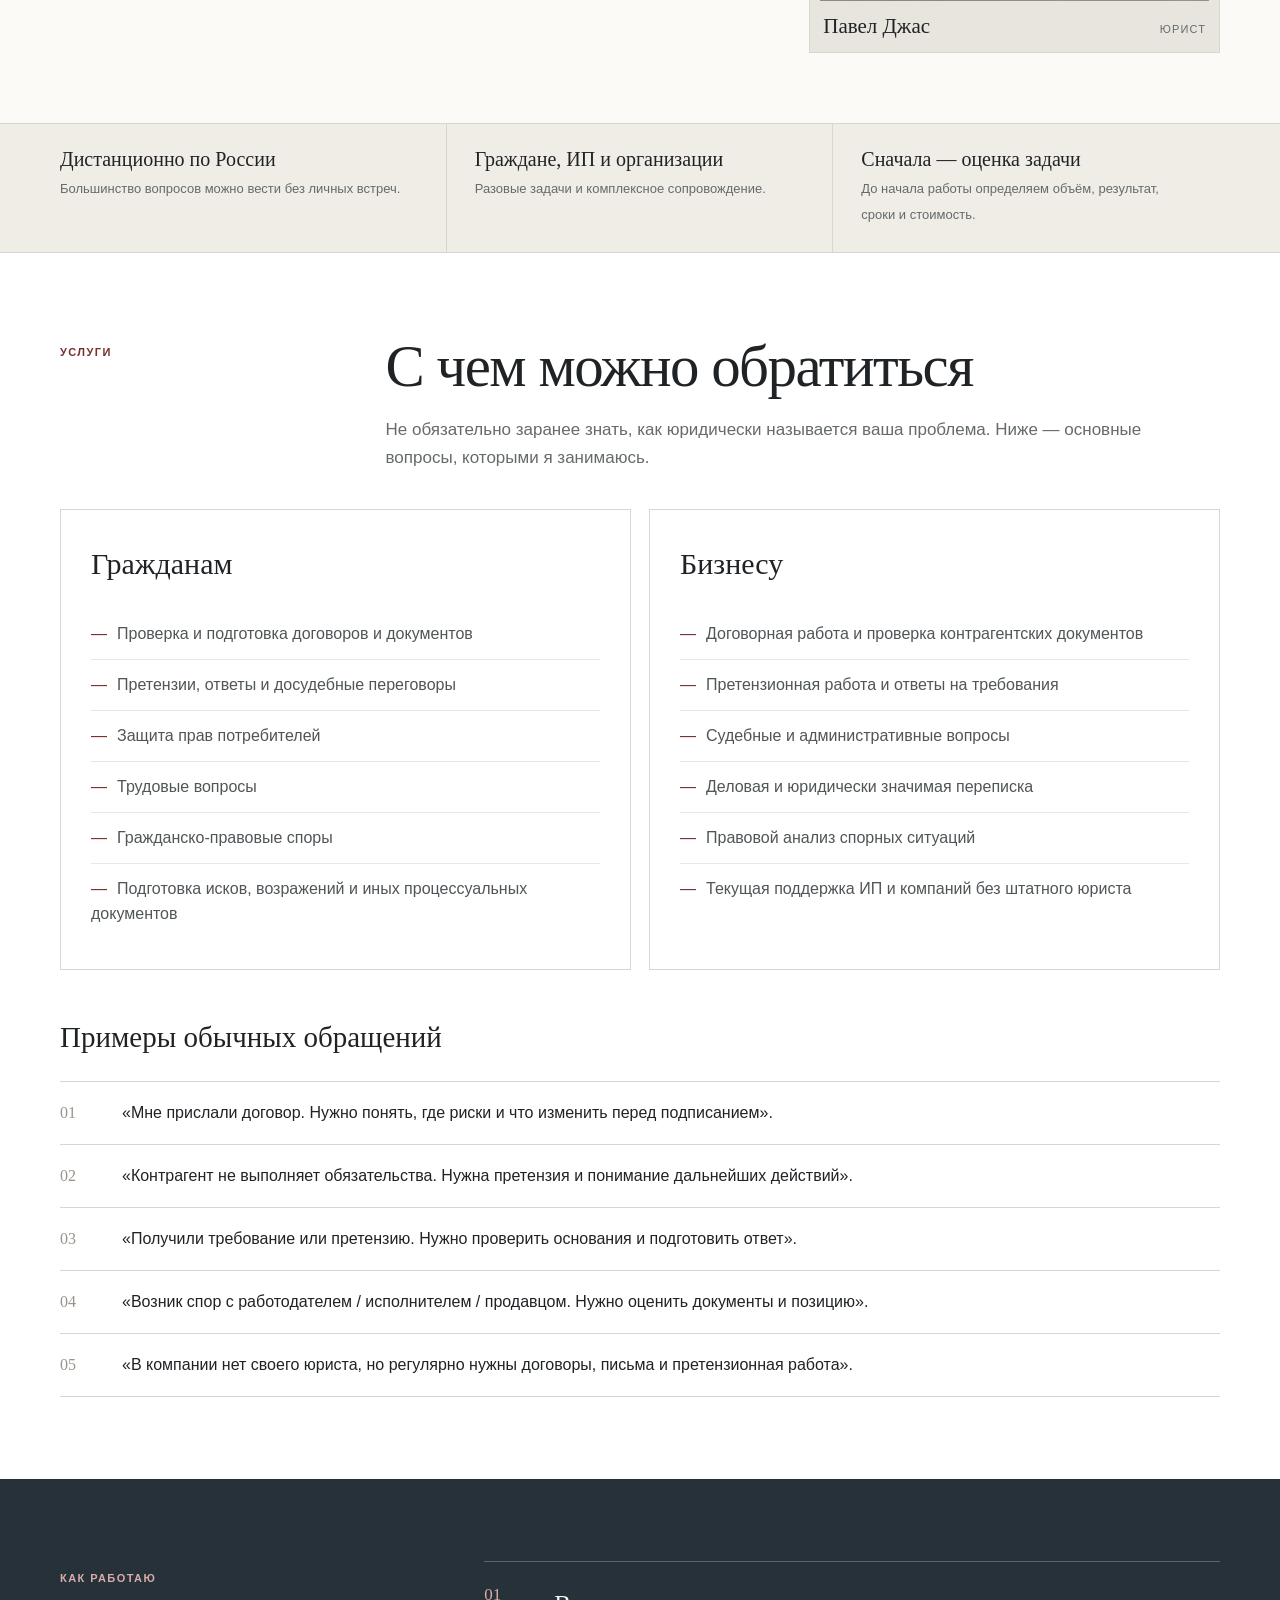
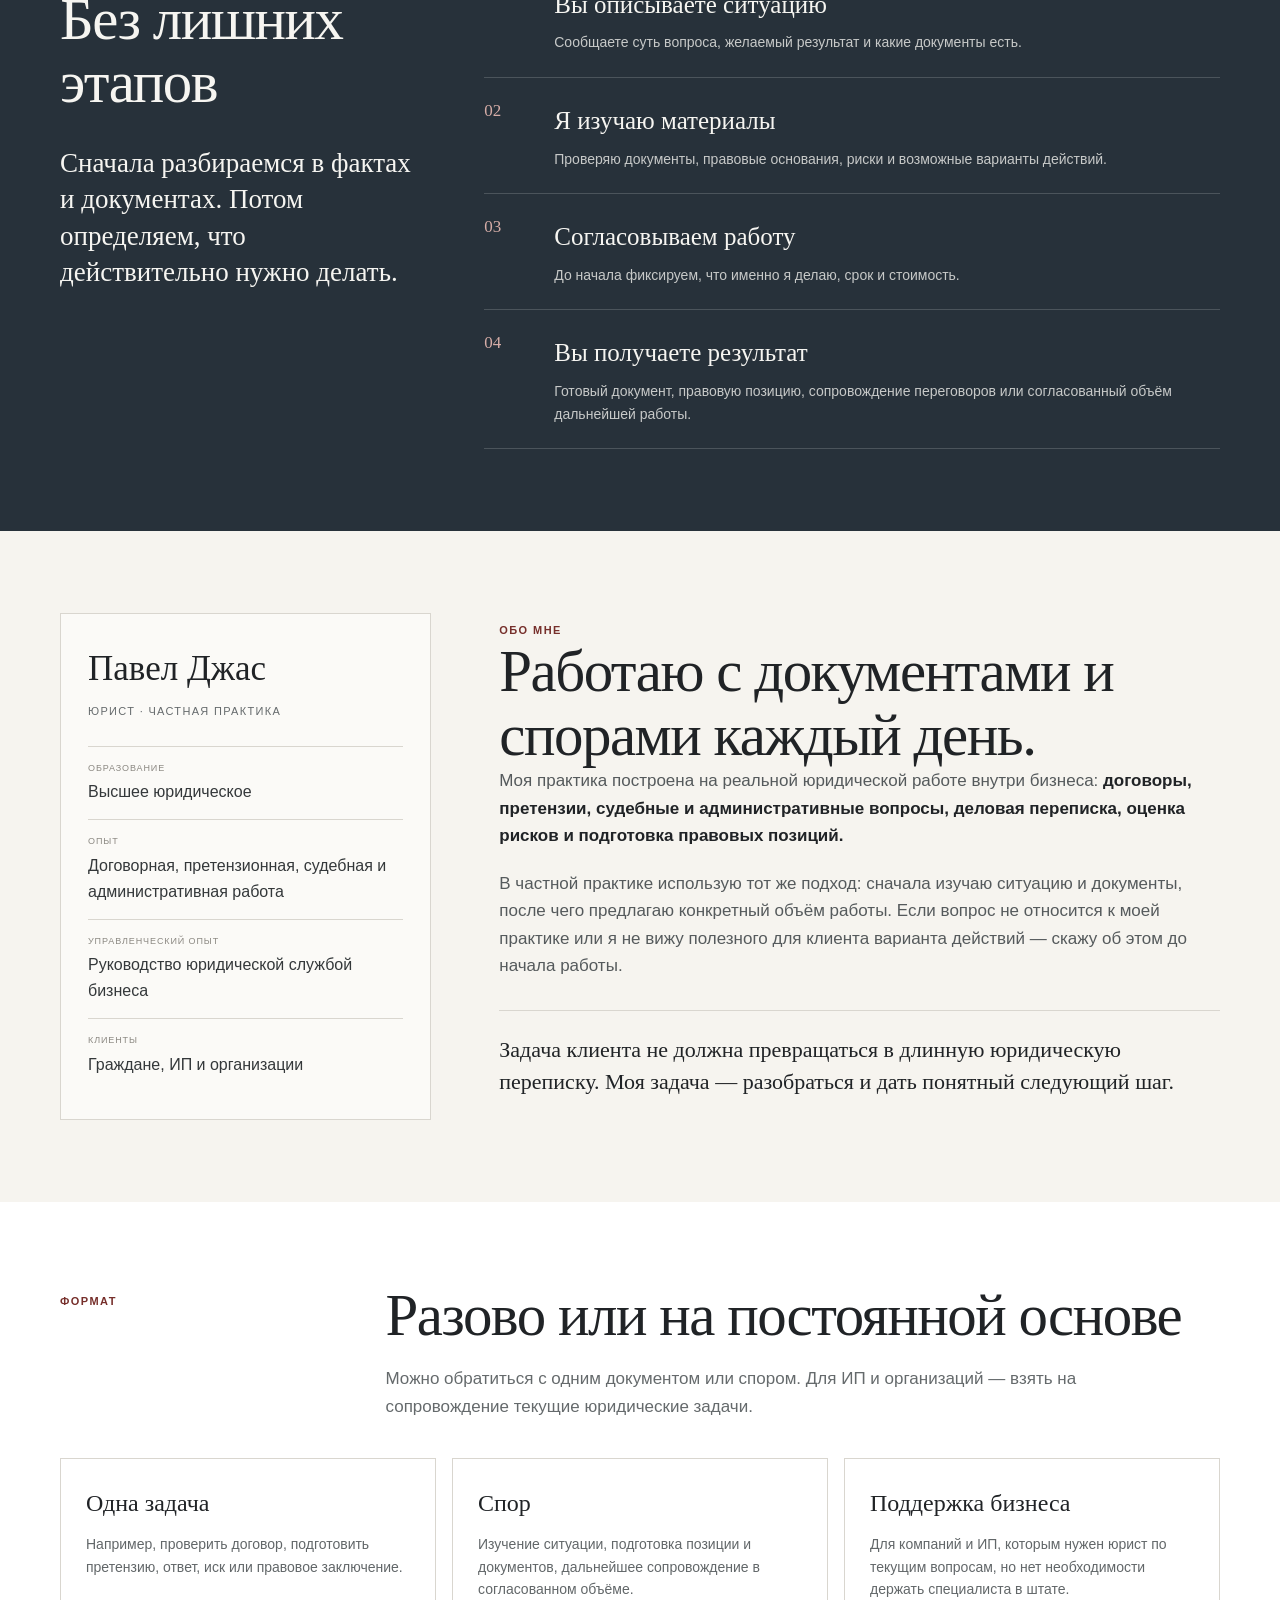
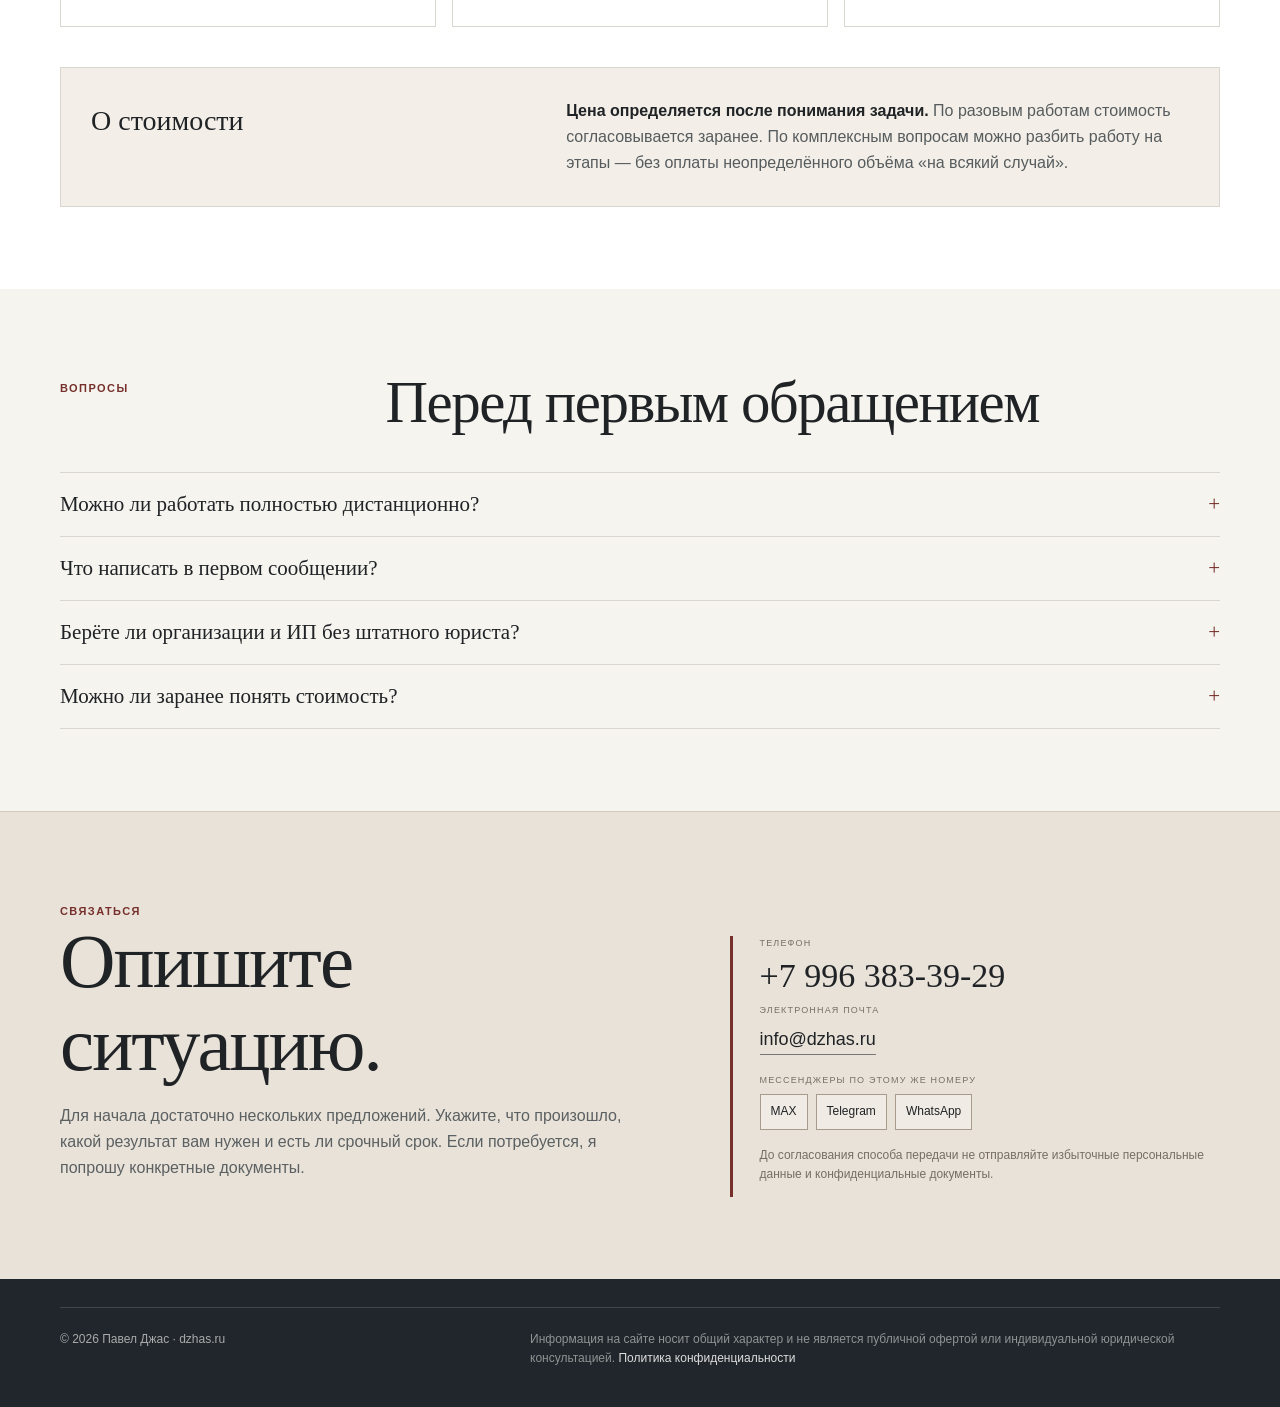
==== commit b5cf9d8f: "Publish human-centered legal website v6" ====
--- a/index.html
+++ b/index.html
@@ -1,3 +1,127 @@
-<!doctype html><html lang="ru"><head><meta charset="utf-8"><meta name="viewport" content="width=device-width,initial-scale=1"><meta name="theme-color" content="#090b0e"><title>ДЖАС — частная юридическая практика</title><meta name="description" content="Частная юридическая практика Павла Джаса. Правовой анализ, договорная и претензионная работа, споры, сопровождение граждан, ИП и организаций."><link rel="canonical" href="https://dzhas.ru/"><link rel="preconnect" href="https://fonts.googleapis.com"><link rel="preconnect" href="https://fonts.gstatic.com" crossorigin><link href="https://fonts.googleapis.com/css2?family=Cormorant+Garamond:wght@400;500;600&family=Manrope:wght@400;500;600&display=swap" rel="stylesheet"><style>
-:root{--bg:#090b0e;--bg2:#11151a;--paper:#f2eee6;--text:#f1ede5;--muted:#97938b;--dark:#121417;--gold:#c5a46b;--line:rgba(241,237,229,.13);--lineD:rgba(18,20,23,.14);--serif:'Cormorant Garamond',Georgia,serif;--sans:Manrope,Arial,sans-serif}*{box-sizing:border-box}html{scroll-behavior:smooth}body{margin:0;background:var(--bg);color:var(--text);font:14px/1.65 var(--sans);-webkit-font-smoothing:antialiased}a{color:inherit}.wrap{width:min(1220px,calc(100% - 48px));margin:auto}.eyebrow{font-size:10px;letter-spacing:.2em;text-transform:uppercase;color:var(--gold);font-weight:600}.serif{font-family:var(--serif)}header{position:fixed;z-index:20;inset:0 0 auto;transition:.3s;background:linear-gradient(#090b0ee8,transparent)}header.sc{background:#090b0eee;backdrop-filter:blur(14px);border-bottom:1px solid var(--line)}nav{height:82px;display:flex;align-items:center;justify-content:space-between}.brand{display:flex;gap:14px;align-items:center;text-decoration:none}.seal{width:40px;height:40px;border:1px solid #c5a46b99;display:grid;place-items:center;font:500 21px/1 var(--serif);position:relative}.seal:after{content:'';position:absolute;width:55px;height:1px;background:#c5a46b44;transform:rotate(-45deg)}.brand b{font:600 23px/1 var(--serif);letter-spacing:.09em}.brand small{display:block;margin-top:7px;color:#8e8a83;font-size:8px;letter-spacing:.18em;text-transform:uppercase}.navlinks{display:flex;gap:28px;align-items:center}.navlinks a{text-decoration:none;color:#d9d5cd;font-size:12px;letter-spacing:.05em}.navlinks .cta{border:1px solid #c5a46b77;padding:10px 15px;color:#e8d6b5}.hero{min-height:100svh;padding:142px 0 60px;display:flex;align-items:flex-end;position:relative;overflow:hidden;background:radial-gradient(800px 500px at 82% 20%,#c5a46b18,transparent 65%),radial-gradient(600px 450px at 15% 90%,#35465a30,transparent 70%),linear-gradient(120deg,#080a0d,#0e1217)}.hero:after{content:'';position:absolute;width:54vw;height:74vh;right:-12vw;top:4vh;border:1px solid #c5a46b1e;transform:rotate(11deg);box-shadow:0 0 0 90px #ffffff05,0 0 0 180px #ffffff03}.heroGrid{display:grid;grid-template-columns:1.3fr .55fr;gap:80px;align-items:end;position:relative;z-index:2}.hero h1{font:400 clamp(62px,8vw,124px)/.84 var(--serif);letter-spacing:-.055em;margin:24px 0 28px;max-width:860px}.hero h1 i{font-weight:400;color:#dcc49a}.lead{max-width:650px;color:#bbb7af;font-size:16px;line-height:1.85}.actions{display:flex;gap:14px;margin-top:34px;flex-wrap:wrap}.btn{padding:13px 18px;border:1px solid var(--gold);text-decoration:none;text-transform:uppercase;letter-spacing:.1em;font-size:10px;font-weight:600}.btn.gold{background:var(--gold);color:#101216}.btn.ghost{border-color:#ffffff2e}.aside{border-left:1px solid #c5a46b55;padding-left:26px}.aside .item{padding:16px 0;border-bottom:1px solid var(--line)}.aside .item:first-child{padding-top:0}.aside strong{display:block;font:500 24px/1.1 var(--serif)}.aside span{font-size:11px;color:#8f8b84}.heroFoot{margin-top:60px;border-top:1px solid var(--line);padding-top:22px;display:flex;justify-content:space-between;color:#77736c;font-size:9px;letter-spacing:.15em;text-transform:uppercase;position:relative;z-index:2}.light{background:var(--paper);color:var(--dark);padding:115px 0}.split{display:grid;grid-template-columns:.55fr 1.45fr;gap:90px}.light h2,.dark h2{font:500 clamp(48px,5.6vw,78px)/.98 var(--serif);letter-spacing:-.035em;margin:0}.intro p{font-size:16px;line-height:1.9;color:#4f4d48;max-width:800px;margin:28px 0 0}.facts{margin-top:52px;display:grid;grid-template-columns:repeat(3,1fr);border-top:1px solid var(--lineD)}.fact{padding:22px 22px 0 0;border-right:1px solid var(--lineD);min-height:110px}.fact+.fact{padding-left:22px}.fact:last-child{border:0}.fact small{display:block;color:#77736f;text-transform:uppercase;letter-spacing:.12em;font-size:9px;margin-bottom:8px}.fact b{font:600 21px/1.15 var(--serif)}.dark{background:var(--bg2);padding:115px 0}.head{display:flex;justify-content:space-between;gap:50px;align-items:end;margin-bottom:52px}.head h2{max-width:700px}.head p{max-width:390px;color:#8f8c85;margin:0}.practice{border-top:1px solid var(--line)}.row{display:grid;grid-template-columns:58px 1fr 1fr 28px;gap:30px;padding:28px 0;border-bottom:1px solid var(--line);align-items:center;transition:.25s}.row:hover{padding-left:12px;background:linear-gradient(90deg,#c5a46b0c,transparent)}.num{color:#716e68;font:500 16px var(--serif)}.row h3{font:500 29px/1.1 var(--serif);margin:0}.row p{margin:0;color:#8f8c86;font-size:12px}.arrow{color:var(--gold);font-size:20px}.process{padding:115px 0;background:var(--paper);color:var(--dark)}.processGrid{display:grid;grid-template-columns:.7fr 1.3fr;gap:90px}.quote{font:500 33px/1.28 var(--serif);margin-top:40px;max-width:390px}.steps{border-top:1px solid var(--lineD)}.step{display:grid;grid-template-columns:58px 1fr;padding:26px 0;border-bottom:1px solid var(--lineD)}.step span{font:500 17px var(--serif);color:#9a8053}.step h3{font:600 25px/1.2 var(--serif);margin:0 0 8px}.step p{margin:0;color:#62605b;max-width:650px}.profile{padding:115px 0;background:#0c1014;position:relative;overflow:hidden}.profile:after{content:'ДЖАС';position:absolute;right:-30px;bottom:-100px;font:500 260px/1 var(--serif);letter-spacing:-.08em;color:#ffffff06}.profileGrid{display:grid;grid-template-columns:.85fr 1.15fr;gap:90px;align-items:center;position:relative;z-index:2}.card{aspect-ratio:4/5;max-width:500px;border:1px solid #c5a46b44;background:radial-gradient(circle at 72% 26%,#c5a46b24,transparent 28%),linear-gradient(145deg,#1a2028,#0b0e12 72%);padding:34px;display:flex;flex-direction:column;justify-content:flex-end;position:relative}.card:before{content:'';position:absolute;inset:11%;border:1px solid #c5a46b1c;transform:rotate(5deg)}.card:after{content:'P.D.';position:absolute;right:25px;top:12px;font:400 110px/1 var(--serif);color:#c5a46b12}.card b{font:500 43px/.95 var(--serif);position:relative}.card span{margin-top:12px;color:#8f8c85;font-size:10px;letter-spacing:.16em;text-transform:uppercase;position:relative}.profile h2{margin:17px 0 27px}.profile p{color:#aaa69f;font-size:15px;line-height:1.9;max-width:650px}.principles{display:grid;grid-template-columns:1fr 1fr;margin-top:34px;border-top:1px solid var(--line)}.principles div{padding:18px 18px 0 0;border-right:1px solid var(--line)}.principles div+div{padding-left:18px;border-right:0}.principles b{display:block;font:500 22px var(--serif)}.principles small{color:#77736d}.contact{background:var(--gold);color:#121417;padding:95px 0}.contactGrid{display:grid;grid-template-columns:1.25fr .75fr;gap:70px;align-items:end}.contact h2{font:500 clamp(56px,6.5vw,94px)/.9 var(--serif);letter-spacing:-.04em;margin:16px 0 25px}.contact p{max-width:650px;color:#574a34}.contactBox{border-left:1px solid #12141755;padding-left:30px}.contactBox small{font-size:9px;letter-spacing:.16em;text-transform:uppercase}.mail{display:inline-block;font:500 clamp(25px,3vw,39px) var(--serif);text-decoration:none;border-bottom:1px solid #12141766;margin:8px 0 17px}.contactBox p{font-size:12px;margin:0}footer{padding:30px 0 42px;background:#080a0d;color:#77736d;font-size:10px}.foot{border-top:1px solid var(--line);padding-top:24px;display:flex;justify-content:space-between;gap:25px;flex-wrap:wrap}.foot a{text-decoration:none;color:#a7a39c}.reveal{opacity:0;transform:translateY(18px);transition:.7s}.reveal.on{opacity:1;transform:none}@media(max-width:900px){.heroGrid,.split,.processGrid,.profileGrid,.contactGrid{grid-template-columns:1fr}.heroGrid,.split,.processGrid,.profileGrid,.contactGrid{gap:48px}.hero{min-height:auto}.aside{max-width:520px}.head{display:block}.head p{margin-top:22px}.row{grid-template-columns:42px 1fr 24px}.row p{grid-column:2/3}.facts{grid-template-columns:1fr}.fact,.fact+.fact{padding:18px 0;border-right:0;border-bottom:1px solid var(--lineD)}.card{width:100%;max-width:620px;aspect-ratio:16/11}.contactBox{border-left:0;border-top:1px solid #12141755;padding:25px 0 0}}@media(max-width:650px){.wrap{width:min(100% - 30px,1220px)}nav{height:70px}.navlinks a:not(.cta){display:none}.brand small{display:none}.hero{padding-top:115px}.hero h1{font-size:clamp(54px,20vw,78px)}.light,.dark,.process,.profile{padding:78px 0}.contact{padding:72px 0}.heroFoot span:last-child{display:none}.principles{grid-template-columns:1fr}.principles div,.principles div+div{padding:17px 0;border-right:0;border-bottom:1px solid var(--line)}}@media(prefers-reduced-motion:reduce){html{scroll-behavior:auto}.reveal{opacity:1;transform:none;transition:none}}
-</style></head><body><header id="head"><div class="wrap"><nav><a class="brand" href="#top"><span class="seal">Д</span><span><b>ДЖАС</b><small>частная юридическая практика</small></span></a><div class="navlinks"><a href="#practice">Практика</a><a href="#process">Подход</a><a href="#profile">О юристе</a><a class="cta" href="#contact">Обсудить задачу</a></div></nav></div></header><main id="top"><section class="hero"><div class="wrap"><div class="heroGrid"><div class="reveal"><div class="eyebrow">Юридическая работа для граждан и бизнеса</div><h1>Право.<br><i>Стратегия.</i><br>Позиция.</h1><p class="lead">Персональная юридическая работа без конвейера: разобраться в ситуации, определить правовую позицию, подготовить документы и провести вопрос до понятного результата.</p><div class="actions"><a class="btn gold" href="#contact">Обсудить вопрос →</a><a class="btn ghost" href="#practice">Направления работы</a></div></div><aside class="aside reveal"><div class="eyebrow" style="margin-bottom:15px">Принципы</div><div class="item"><strong>Лично</strong><span>Без передачи задачи случайным исполнителям.</span></div><div class="item"><strong>Конфиденциально</strong><span>Работа с документами и информацией клиента.</span></div><div class="item"><strong>По существу</strong><span>Без лишней юридической риторики.</span></div></aside></div><div class="heroFoot"><span>ДЖАС · юридические услуги</span><span>Дистанционная работа по России</span></div></div></section><section class="light"><div class="wrap split"><div class="eyebrow" style="color:#8b744d">Частная практика</div><div class="intro reveal"><h2>Юридическая помощь должна быть не громкой, а <i>точной.</i></h2><p>Задача юриста — не перегрузить клиента терминами, а <b>понять факты, увидеть риски и собрать рабочее решение</b>. Поэтому работа начинается с документов и обстоятельств, а не с обещаний.</p><div class="facts"><div class="fact"><small>Формат</small><b>Персональная работа с задачей</b></div><div class="fact"><small>Фокус</small><b>Документы, позиция, переговоры, спор</b></div><div class="fact"><small>Для кого</small><b>Граждане, ИП и организации</b></div></div></div></div></section><section class="dark" id="practice"><div class="wrap"><div class="head reveal"><div><div class="eyebrow">Направления практики</div><h2>Правовая работа под конкретную задачу</h2></div><p>Сначала определяется проблема и требуемый результат, затем — объём юридической работы.</p></div><div class="practice"><div class="row reveal"><span class="num">01</span><h3>Документы и правовой анализ</h3><p>Договоры, заявления, претензии, ответы, заключения и процессуальные документы.</p><span class="arrow">↗</span></div><div class="row reveal"><span class="num">02</span><h3>Гражданские и потребительские споры</h3><p>Оценка ситуации, претензионный порядок, позиция по спору и подготовка материалов.</p><span class="arrow">↗</span></div><div class="row reveal"><span class="num">03</span><h3>Трудовые вопросы</h3><p>Документы, разногласия между работником и работодателем, дисциплинарные ситуации.</p><span class="arrow">↗</span></div><div class="row reveal"><span class="num">04</span><h3>Договорная и претензионная работа</h3><p>Проверка условий, фиксация нарушений, требования, ответы и переговорная позиция.</p><span class="arrow">↗</span></div><div class="row reveal"><span class="num">05</span><h3>Юридическое сопровождение бизнеса</h3><p>Поддержка ИП и компаний без штатного юриста по текущим правовым вопросам.</p><span class="arrow">↗</span></div><div class="row reveal"><span class="num">06</span><h3>Судебные и административные процедуры</h3><p>Анализ позиции, процессуальные документы и сопровождение в согласованном объёме.</p><span class="arrow">↗</span></div></div></div></section><section class="process" id="process"><div class="wrap processGrid"><div class="reveal"><div class="eyebrow" style="color:#8b744d">Как строится работа</div><h2>Спокойный процесс. Жёсткая логика.</h2><div class="quote">«Сначала факты и документы. Потом — правовая позиция и действия.»</div></div><div class="steps reveal"><div class="step"><span>01</span><div><h3>Разбор ситуации</h3><p>Изучаю фактическую картину, участников, документы, сроки и то, что уже было сделано.</p></div></div><div class="step"><span>02</span><div><h3>Оценка позиции и рисков</h3><p>Отделяю сильные аргументы от слабых, оцениваю правовые основания и возможные сценарии.</p></div></div><div class="step"><span>03</span><div><h3>Согласование стратегии</h3><p>Фиксируем желаемый результат, действия, сроки и разумный объём юридической работы.</p></div></div><div class="step"><span>04</span><div><h3>Юридическая работа</h3><p>Готовятся документы, позиция и необходимые действия. По ходу работы — понятная обратная связь.</p></div></div></div></div></section><section class="profile" id="profile"><div class="wrap profileGrid"><div class="card reveal"><b>Павел<br>Джас</b><span>Юрист · частная практика</span></div><div class="reveal"><div class="eyebrow">О юристе</div><h2>Ответственность за позицию — лично.</h2><p>Практический подход к юридической работе: внимательно читать документы, проверять факты, видеть последствия формулировок и не подменять анализ шаблонами.</p><p>Работа строится как с разовыми задачами — документом, претензией, спором — так и с текущим сопровождением предпринимателей и организаций.</p><div class="principles"><div><b>Без посредников</b><small>Клиент понимает, кто ведёт его вопрос и с кем обсуждает позицию.</small></div><div><b>Без искусственных обещаний</b><small>До начала работы обсуждаются основания, риски и реалистичный объём действий.</small></div></div></div></div></section><section class="contact" id="contact"><div class="wrap contactGrid"><div class="reveal"><div class="eyebrow" style="color:#5d4d32">Первичное обращение</div><h2>Опишите вопрос.<br>Начнём с сути.</h2><p>Коротко изложите ситуацию: что произошло, чего вы хотите добиться и какие документы есть. После изучения можно определить дальнейший формат работы.</p></div><div class="contactBox reveal"><small>Электронная почта</small><br><a class="mail" href="mailto:info@dzhas.ru">info@dzhas.ru</a><p>До согласования безопасного способа передачи не направляйте избыточные персональные данные и конфиденциальные документы.</p></div></div></section></main><footer><div class="wrap foot"><div>© 2026 ДЖАС · Частная юридическая практика</div><div><a href="/privacy.html">Политика конфиденциальности</a></div></div></footer><script>const h=document.getElementById('head');addEventListener('scroll',()=>h.classList.toggle('sc',scrollY>15),{passive:true});const io=new IntersectionObserver(es=>es.forEach(e=>{if(e.isIntersecting){e.target.classList.add('on');io.unobserve(e.target)}}),{threshold:.1});document.querySelectorAll('.reveal').forEach(e=>io.observe(e));</script></body></html>
+<!doctype html>
+<html lang="ru">
+<head>
+  <meta charset="utf-8">
+  <meta name="viewport" content="width=device-width,initial-scale=1">
+  <meta name="theme-color" content="#f6f4ef">
+  <title>Павел Джас — юридические услуги для граждан и бизнеса</title>
+  <meta name="description" content="Юрист Павел Джас. Проверка и подготовка договоров и документов, претензии, споры, трудовые и гражданско-правовые вопросы, юридическая поддержка ИП и организаций.">
+  <link rel="canonical" href="https://dzhas.ru/">
+  <meta property="og:title" content="Павел Джас — юридические услуги">
+  <meta property="og:description" content="Юридические услуги для граждан, ИП и организаций. Документы, договоры, претензии, споры и текущая юридическая поддержка.">
+  <meta property="og:type" content="website">
+  <meta property="og:url" content="https://dzhas.ru/">
+  <meta property="og:locale" content="ru_RU">
+  <style>
+    :root{
+      --bg:#f6f4ef;
+      --paper:#fff;
+      --ink:#202326;
+      --muted:#656a6c;
+      --line:#d9d6cf;
+      --accent:#762f2b;
+      --accent2:#f0e7e2;
+      --dark:#27313a;
+      --max:1160px;
+    }
+    *{box-sizing:border-box}
+    html{scroll-behavior:smooth}
+    body{margin:0;background:var(--bg);color:var(--ink);font-family:Arial,Helvetica,sans-serif;font-size:16px;line-height:1.62;-webkit-font-smoothing:antialiased}
+    a{color:inherit}.wrap{width:min(var(--max),calc(100% - 48px));margin:auto}
+    .top{border-bottom:1px solid var(--line);font-size:13px;color:var(--muted)}
+    .top .wrap{min-height:38px;display:flex;align-items:center;justify-content:space-between;gap:24px}.top a{text-decoration:none;color:var(--ink)}
+    header{position:sticky;top:0;z-index:20;background:rgba(246,244,239,.96);backdrop-filter:blur(10px);border-bottom:1px solid var(--line)}
+    nav{min-height:72px;display:flex;align-items:center;justify-content:space-between;gap:30px}
+    .brand{text-decoration:none;display:flex;align-items:baseline;gap:11px}.brand b{font:normal 26px Georgia,"Times New Roman",serif}.brand span{font-size:11px;color:var(--muted);text-transform:uppercase;letter-spacing:.09em}
+    .menu{display:flex;gap:24px;align-items:center}.menu a{text-decoration:none;font-size:14px;color:#45494b}.menu a:hover{color:var(--accent)}.menu .contact-link{border:1px solid var(--ink);padding:9px 13px;color:var(--ink)}
+
+    .hero{background:#fbfaf7;border-bottom:1px solid var(--line);padding:76px 0 70px}
+    .hero-grid{display:grid;grid-template-columns:1.18fr .72fr;gap:76px;align-items:center}
+    .overline,.kicker{font-size:11px;text-transform:uppercase;letter-spacing:.13em;color:var(--accent);font-weight:bold}
+    h1,h2,h3{font-family:Georgia,"Times New Roman",serif;font-weight:normal}
+    h1{font-size:clamp(48px,6.4vw,82px);line-height:1.02;letter-spacing:-.035em;margin:18px 0 26px;max-width:790px}
+    .lead{font-size:19px;line-height:1.72;color:#515658;max-width:750px;margin:0}
+    .actions{display:flex;gap:10px;flex-wrap:wrap;margin-top:30px}.btn{display:inline-flex;align-items:center;justify-content:center;min-height:46px;padding:0 17px;border:1px solid var(--ink);text-decoration:none;font-size:14px}.btn.primary{background:var(--ink);color:white}.btn:hover{transform:translateY(-1px)}
+    .direct{margin-top:28px;padding-top:20px;border-top:1px solid var(--line);font-size:14px;color:var(--muted)}.direct strong{color:var(--ink)}
+    .portrait{margin:0;background:#e8e5de;border:1px solid var(--line);padding:10px}.portrait img{display:block;width:100%;aspect-ratio:4/5;object-fit:cover;object-position:center top;background:#dedbd5}.portrait figcaption{padding:13px 3px 3px;display:flex;justify-content:space-between;gap:15px;align-items:baseline}.portrait figcaption b{font:normal 21px Georgia,"Times New Roman",serif}.portrait figcaption span{font-size:11px;color:var(--muted);text-transform:uppercase;letter-spacing:.1em}
+
+    .facts{border-bottom:1px solid var(--line);background:#f0ede7}.facts .wrap{display:grid;grid-template-columns:repeat(3,1fr)}.fact{padding:24px 28px 25px 0;border-right:1px solid var(--line)}.fact+.fact{padding-left:28px}.fact:last-child{border-right:0}.fact b{display:block;font:normal 20px Georgia,"Times New Roman",serif;margin-bottom:4px}.fact span{font-size:13px;color:var(--muted)}
+
+    section{padding:82px 0}.white{background:#fff}.dark{background:var(--dark);color:#f6f5f1}
+    .section-head{display:grid;grid-template-columns:.48fr 1.52fr;gap:62px;margin-bottom:38px}.kicker{padding-top:9px}.dark .kicker{color:#d6ada7}
+    h2{font-size:clamp(38px,4.6vw,61px);line-height:1.08;letter-spacing:-.025em;margin:0}.intro{margin:18px 0 0;max-width:760px;color:var(--muted);font-size:17px}.dark .intro{color:#c7c9c8}
+
+    .audience{display:grid;grid-template-columns:1fr 1fr;gap:18px;margin-top:36px}.audience-card{border:1px solid var(--line);padding:30px;background:#fff}.audience-card h3{font-size:30px;margin:0 0 20px}.audience-card ul{margin:0;padding:0;list-style:none}.audience-card li{padding:12px 0;border-top:1px solid #ebe8e2;color:#505558}.audience-card li:first-child{border-top:0}.audience-card li:before{content:"—";margin-right:10px;color:var(--accent)}
+
+    .examples{margin-top:44px}.examples h3{font-size:29px;margin:0 0 20px}.example-list{border-top:1px solid var(--line)}.example{display:grid;grid-template-columns:44px 1fr;gap:18px;border-bottom:1px solid var(--line);padding:18px 0}.example span{color:#99938b;font-family:Georgia,"Times New Roman",serif}.example p{margin:0;color:#505558}.example p b{font-weight:normal;color:var(--ink)}
+
+    .process-grid{display:grid;grid-template-columns:.65fr 1.35fr;gap:70px}.process-note{font:normal 27px/1.35 Georgia,"Times New Roman",serif;margin-top:30px;max-width:390px}.steps{border-top:1px solid rgba(255,255,255,.25)}.step{display:grid;grid-template-columns:50px 1fr;gap:20px;padding:23px 0;border-bottom:1px solid rgba(255,255,255,.17)}.step .n{font:normal 17px Georgia,"Times New Roman",serif;color:#d6ada7}.step h3{font-size:25px;margin:0 0 6px}.step p{margin:0;color:#c7c9c8;font-size:14px}
+
+    .about-grid{display:grid;grid-template-columns:.68fr 1.32fr;gap:68px}.bio-card{border:1px solid var(--line);background:#fbfaf7;padding:27px}.bio-card h3{font-size:35px;margin:0 0 5px}.bio-card .role{font-size:11px;text-transform:uppercase;letter-spacing:.12em;color:var(--muted);margin-bottom:25px}.bio-row{border-top:1px solid var(--line);padding:14px 0}.bio-row small{display:block;color:#8b8882;text-transform:uppercase;letter-spacing:.1em;font-size:9px;margin-bottom:4px}.bio-row span{color:#34383a}.about-copy p{font-size:17px;color:#555a5c;margin:0 0 20px}.about-copy strong{color:var(--ink)}.about-note{border-top:1px solid var(--line);padding-top:23px;margin-top:30px;font:normal 22px/1.45 Georgia,"Times New Roman",serif}
+
+    .work-format{display:grid;grid-template-columns:repeat(3,1fr);gap:16px;margin-top:35px}.format{border:1px solid var(--line);padding:25px;background:#fff}.format h3{font-size:24px;margin:0 0 10px}.format p{margin:0;color:#626769;font-size:14px}
+
+    .price-box{display:grid;grid-template-columns:.8fr 1.2fr;gap:60px;margin-top:40px;padding:30px;border:1px solid var(--line);background:#f3efe8}.price-box h3{font-size:28px;margin:0}.price-box p{margin:0;color:#565b5d}.price-box strong{color:var(--ink)}
+
+    .faq{border-top:1px solid var(--line);margin-top:34px}details{border-bottom:1px solid var(--line);padding:19px 0}summary{cursor:pointer;list-style:none;font:normal 21px Georgia,"Times New Roman",serif}summary::-webkit-details-marker{display:none}summary:after{content:"+";float:right;color:var(--accent)}details[open] summary:after{content:"−"}details p{margin:13px 0 0;max-width:810px;color:#616668}
+
+    .contact{background:#e9e2d8;border-top:1px solid #d2c8bb}.contact-grid{display:grid;grid-template-columns:1.1fr .9fr;gap:70px;align-items:end}.contact h2{font-size:clamp(48px,6vw,78px)}.contact p{max-width:660px;color:#5b6062}.contacts{border-left:3px solid var(--accent);padding-left:27px}.contacts small{display:block;font-size:9px;text-transform:uppercase;letter-spacing:.13em;color:#756f67;margin-bottom:7px}.phone{display:block;text-decoration:none;font:normal 34px Georgia,"Times New Roman",serif;margin-bottom:8px}.email{display:inline-block;text-decoration:none;border-bottom:1px solid #777;font-size:18px;margin-bottom:18px}.messengers{display:flex;gap:8px;flex-wrap:wrap}.tag{border:1px solid #a79b8c;padding:7px 10px;font-size:12px;text-decoration:none;background:rgba(255,255,255,.3)}.hint{font-size:12px!important;color:#746e65!important;margin-top:16px!important}
+
+    footer{background:#20262c;color:#aaa;padding:28px 0 38px;font-size:12px}.footer-grid{border-top:1px solid rgba(255,255,255,.14);padding-top:22px;display:flex;justify-content:space-between;gap:30px;flex-wrap:wrap}.legal{max-width:690px;color:#8f9393}footer a{color:#ddd;text-decoration:none}
+
+    @media(max-width:900px){.hero-grid,.section-head,.process-grid,.about-grid,.contact-grid,.price-box{grid-template-columns:1fr;gap:38px}.audience,.work-format{grid-template-columns:1fr}.facts .wrap{grid-template-columns:1fr}.fact,.fact+.fact{padding:18px 0;border-right:0;border-bottom:1px solid var(--line)}.fact:last-child{border-bottom:0}.menu a:not(.contact-link){display:none}.portrait{max-width:560px}.about-grid{gap:30px}}
+    @media(max-width:620px){.wrap{width:min(var(--max),calc(100% - 30px))}.top .wrap{flex-direction:column;align-items:flex-start;gap:1px;padding:7px 0}.brand span{display:none}.hero{padding:56px 0 50px}h1{font-size:48px}section{padding:62px 0}.menu .contact-link{font-size:12px;padding:8px 10px}.section-head{gap:20px}.contact h2{font-size:47px}.phone{font-size:28px}}
+  </style>
+  <script type="application/ld+json">{"@context":"https://schema.org","@type":"LegalService","name":"Павел Джас — юридические услуги","url":"https://dzhas.ru/","email":"info@dzhas.ru","telephone":"+7-996-383-39-29","areaServed":"RU","founder":{"@type":"Person","name":"Павел Джас","jobTitle":"Юрист"}}</script>
+</head>
+<body>
+<div class="top"><div class="wrap"><span>Юридические услуги · дистанционно по России</span><span><a href="tel:+79963833929">+7 996 383-39-29</a> · MAX · Telegram · WhatsApp</span></div></div>
+<header><div class="wrap"><nav><a class="brand" href="#top"><b>Павел Джас</b><span>юрист · частная практика</span></a><div class="menu"><a href="#services">Услуги</a><a href="#process">Как работаю</a><a href="#about">Обо мне</a><a href="#faq">Вопросы</a><a class="contact-link" href="#contact">Связаться</a></div></nav></div></header>
+
+<main id="top">
+<section class="hero"><div class="wrap hero-grid">
+  <div>
+    <div class="overline">Юрист для граждан, ИП и организаций</div>
+    <h1>Юридические услуги для граждан и бизнеса.</h1>
+    <p class="lead">Проверяю и готовлю договоры и другие документы, составляю претензии и ответы, помогаю выстроить позицию в споре, сопровождаю трудовые и гражданско-правовые вопросы, беру на себя текущие юридические задачи бизнеса.</p>
+    <div class="actions"><a class="btn primary" href="#contact">Обсудить вопрос</a><a class="btn" href="#services">Посмотреть услуги</a></div>
+    <div class="direct"><strong>Можно начать с обычного сообщения.</strong> Кратко опишите, что произошло и чего хотите добиться. Если есть документы — сообщите, какие именно. Я отвечу, смогу ли помочь и что потребуется дальше.</div>
+  </div>
+  <figure class="portrait"><img src="/pavel-dzhas.png" alt="Павел Джас, юрист" width="1122" height="1402" fetchpriority="high"><figcaption><b>Павел Джас</b><span>юрист</span></figcaption></figure>
+</div></section>
+
+<div class="facts"><div class="wrap"><div class="fact"><b>Дистанционно по России</b><span>Большинство вопросов можно вести без личных встреч.</span></div><div class="fact"><b>Граждане, ИП и организации</b><span>Разовые задачи и комплексное сопровождение.</span></div><div class="fact"><b>Сначала — оценка задачи</b><span>До начала работы определяем объём, результат, сроки и стоимость.</span></div></div></div>
+
+<section class="white" id="services"><div class="wrap">
+  <div class="section-head"><div class="kicker">Услуги</div><div><h2>С чем можно обратиться</h2><p class="intro">Не обязательно заранее знать, как юридически называется ваша проблема. Ниже — основные вопросы, которыми я занимаюсь.</p></div></div>
+  <div class="audience">
+    <div class="audience-card"><h3>Гражданам</h3><ul><li>Проверка и подготовка договоров и документов</li><li>Претензии, ответы и досудебные переговоры</li><li>Защита прав потребителей</li><li>Трудовые вопросы</li><li>Гражданско-правовые споры</li><li>Подготовка исков, возражений и иных процессуальных документов</li></ul></div>
+    <div class="audience-card"><h3>Бизнесу</h3><ul><li>Договорная работа и проверка контрагентских документов</li><li>Претензионная работа и ответы на требования</li><li>Судебные и административные вопросы</li><li>Деловая и юридически значимая переписка</li><li>Правовой анализ спорных ситуаций</li><li>Текущая поддержка ИП и компаний без штатного юриста</li></ul></div>
+  </div>
+  <div class="examples"><h3>Примеры обычных обращений</h3><div class="example-list">
+    <div class="example"><span>01</span><p><b>«Мне прислали договор. Нужно понять, где риски и что изменить перед подписанием».</b></p></div>
+    <div class="example"><span>02</span><p><b>«Контрагент не выполняет обязательства. Нужна претензия и понимание дальнейших действий».</b></p></div>
+    <div class="example"><span>03</span><p><b>«Получили требование или претензию. Нужно проверить основания и подготовить ответ».</b></p></div>
+    <div class="example"><span>04</span><p><b>«Возник спор с работодателем / исполнителем / продавцом. Нужно оценить документы и позицию».</b></p></div>
+    <div class="example"><span>05</span><p><b>«В компании нет своего юриста, но регулярно нужны договоры, письма и претензионная работа».</b></p></div>
+  </div>
+</div></section>
+
+<section class="dark" id="process"><div class="wrap process-grid">
+  <div><div class="kicker">Как работаю</div><h2>Без лишних этапов</h2><div class="process-note">Сначала разбираемся в фактах и документах. Потом определяем, что действительно нужно делать.</div></div>
+  <div class="steps"><div class="step"><div class="n">01</div><div><h3>Вы описываете ситуацию</h3><p>Сообщаете суть вопроса, желаемый результат и какие документы есть.</p></div></div><div class="step"><div class="n">02</div><div><h3>Я изучаю материалы</h3><p>Проверяю документы, правовые основания, риски и возможные варианты действий.</p></div></div><div class="step"><div class="n">03</div><div><h3>Согласовываем работу</h3><p>До начала фиксируем, что именно я делаю, срок и стоимость.</p></div></div><div class="step"><div class="n">04</div><div><h3>Вы получаете результат</h3><p>Готовый документ, правовую позицию, сопровождение переговоров или согласованный объём дальнейшей работы.</p></div></div></div>
+</div></section>
+
+<section id="about"><div class="wrap about-grid">
+  <div class="bio-card"><h3>Павел Джас</h3><div class="role">юрист · частная практика</div><div class="bio-row"><small>Образование</small><span>Высшее юридическое</span></div><div class="bio-row"><small>Опыт</small><span>Договорная, претензионная, судебная и административная работа</span></div><div class="bio-row"><small>Управленческий опыт</small><span>Руководство юридической службой бизнеса</span></div><div class="bio-row"><small>Клиенты</small><span>Граждане, ИП и организации</span></div></div>
+  <div class="about-copy"><div class="kicker">Обо мне</div><h2>Работаю с документами и спорами каждый день.</h2><p>Моя практика построена на реальной юридической работе внутри бизнеса: <strong>договоры, претензии, судебные и административные вопросы, деловая переписка, оценка рисков и подготовка правовых позиций.</strong></p><p>В частной практике использую тот же подход: сначала изучаю ситуацию и документы, после чего предлагаю конкретный объём работы. Если вопрос не относится к моей практике или я не вижу полезного для клиента варианта действий — скажу об этом до начала работы.</p><div class="about-note">Задача клиента не должна превращаться в длинную юридическую переписку. Моя задача — разобраться и дать понятный следующий шаг.</div></div>
+</div></section>
+
+<section class="white"><div class="wrap"><div class="section-head"><div class="kicker">Формат</div><div><h2>Разово или на постоянной основе</h2><p class="intro">Можно обратиться с одним документом или спором. Для ИП и организаций — взять на сопровождение текущие юридические задачи.</p></div></div><div class="work-format"><div class="format"><h3>Одна задача</h3><p>Например, проверить договор, подготовить претензию, ответ, иск или правовое заключение.</p></div><div class="format"><h3>Спор</h3><p>Изучение ситуации, подготовка позиции и документов, дальнейшее сопровождение в согласованном объёме.</p></div><div class="format"><h3>Поддержка бизнеса</h3><p>Для компаний и ИП, которым нужен юрист по текущим вопросам, но нет необходимости держать специалиста в штате.</p></div></div><div class="price-box"><h3>О стоимости</h3><p><strong>Цена определяется после понимания задачи.</strong> По разовым работам стоимость согласовывается заранее. По комплексным вопросам можно разбить работу на этапы — без оплаты неопределённого объёма «на всякий случай».</p></div></div></section>
+
+<section id="faq"><div class="wrap"><div class="section-head"><div class="kicker">Вопросы</div><div><h2>Перед первым обращением</h2></div></div><div class="faq"><details><summary>Можно ли работать полностью дистанционно?</summary><p>Да. Документы можно передавать электронно, обсуждение вести по телефону или в мессенджере. Если конкретная задача требует личного участия, это обсуждается отдельно.</p></details><details><summary>Что написать в первом сообщении?</summary><p>Достаточно коротко: что произошло, чего хотите добиться, есть ли сроки и какие документы имеются. Не нужно заранее формулировать правовую квалификацию проблемы.</p></details><details><summary>Берёте ли организации и ИП без штатного юриста?</summary><p>Да. Возможны как отдельные поручения, так и регулярная договорная, претензионная и иная текущая юридическая работа.</p></details><details><summary>Можно ли заранее понять стоимость?</summary><p>После первичного описания задачи и, если нужно, просмотра документов я смогу определить объём работы и назвать стоимость до начала выполнения поручения.</p></details></div></div></section>
+
+<section class="contact" id="contact"><div class="wrap contact-grid"><div><div class="kicker">Связаться</div><h2>Опишите ситуацию.</h2><p>Для начала достаточно нескольких предложений. Укажите, что произошло, какой результат вам нужен и есть ли срочный срок. Если потребуется, я попрошу конкретные документы.</p></div><div class="contacts"><small>Телефон</small><a class="phone" href="tel:+79963833929">+7 996 383‑39‑29</a><small>Электронная почта</small><a class="email" href="mailto:info@dzhas.ru">info@dzhas.ru</a><small>Мессенджеры по этому же номеру</small><div class="messengers"><span class="tag">MAX</span><span class="tag">Telegram</span><a class="tag" href="https://wa.me/79963833929" rel="noopener">WhatsApp</a></div><p class="hint">До согласования способа передачи не отправляйте избыточные персональные данные и конфиденциальные документы.</p></div></div></section>
+</main>
+<footer><div class="wrap footer-grid"><div>© 2026 Павел Джас · dzhas.ru</div><div class="legal">Информация на сайте носит общий характер и не является публичной офертой или индивидуальной юридической консультацией. <a href="/privacy.html">Политика конфиденциальности</a></div></div></footer>
+</body></html>
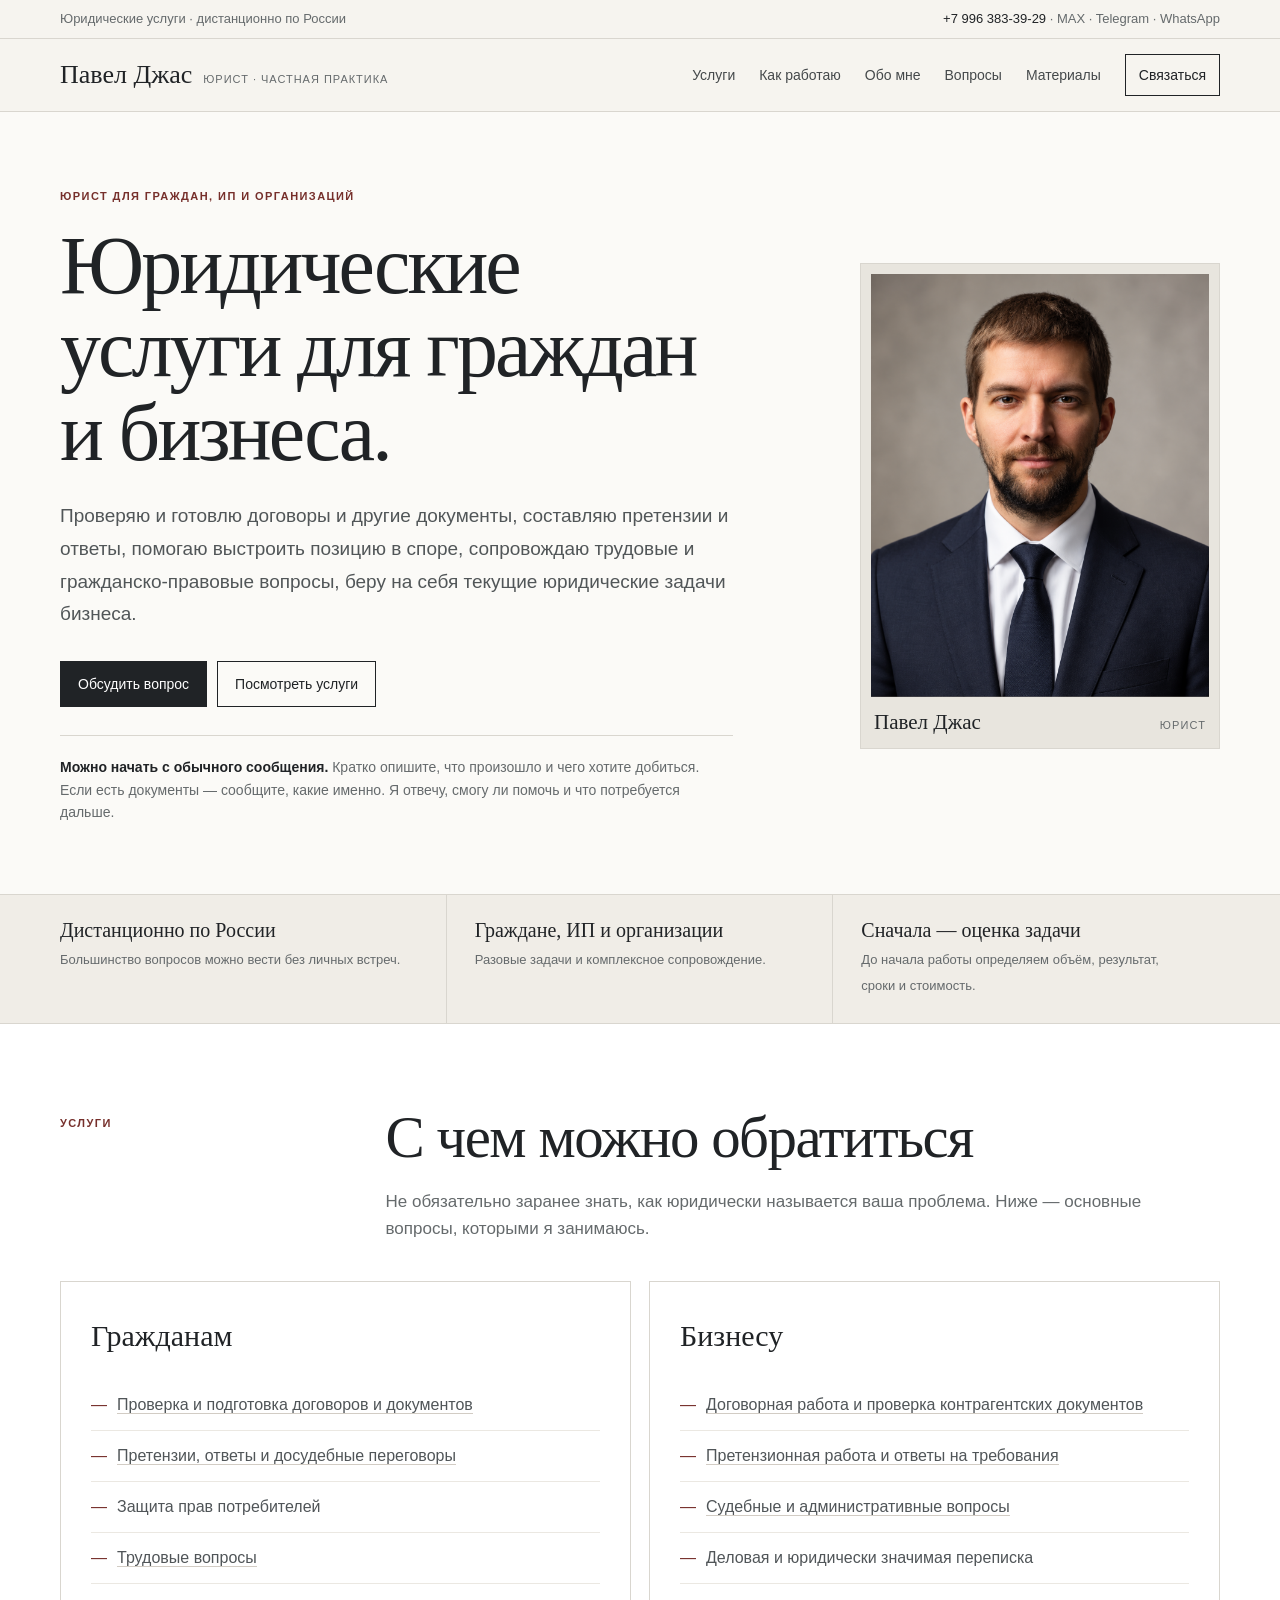
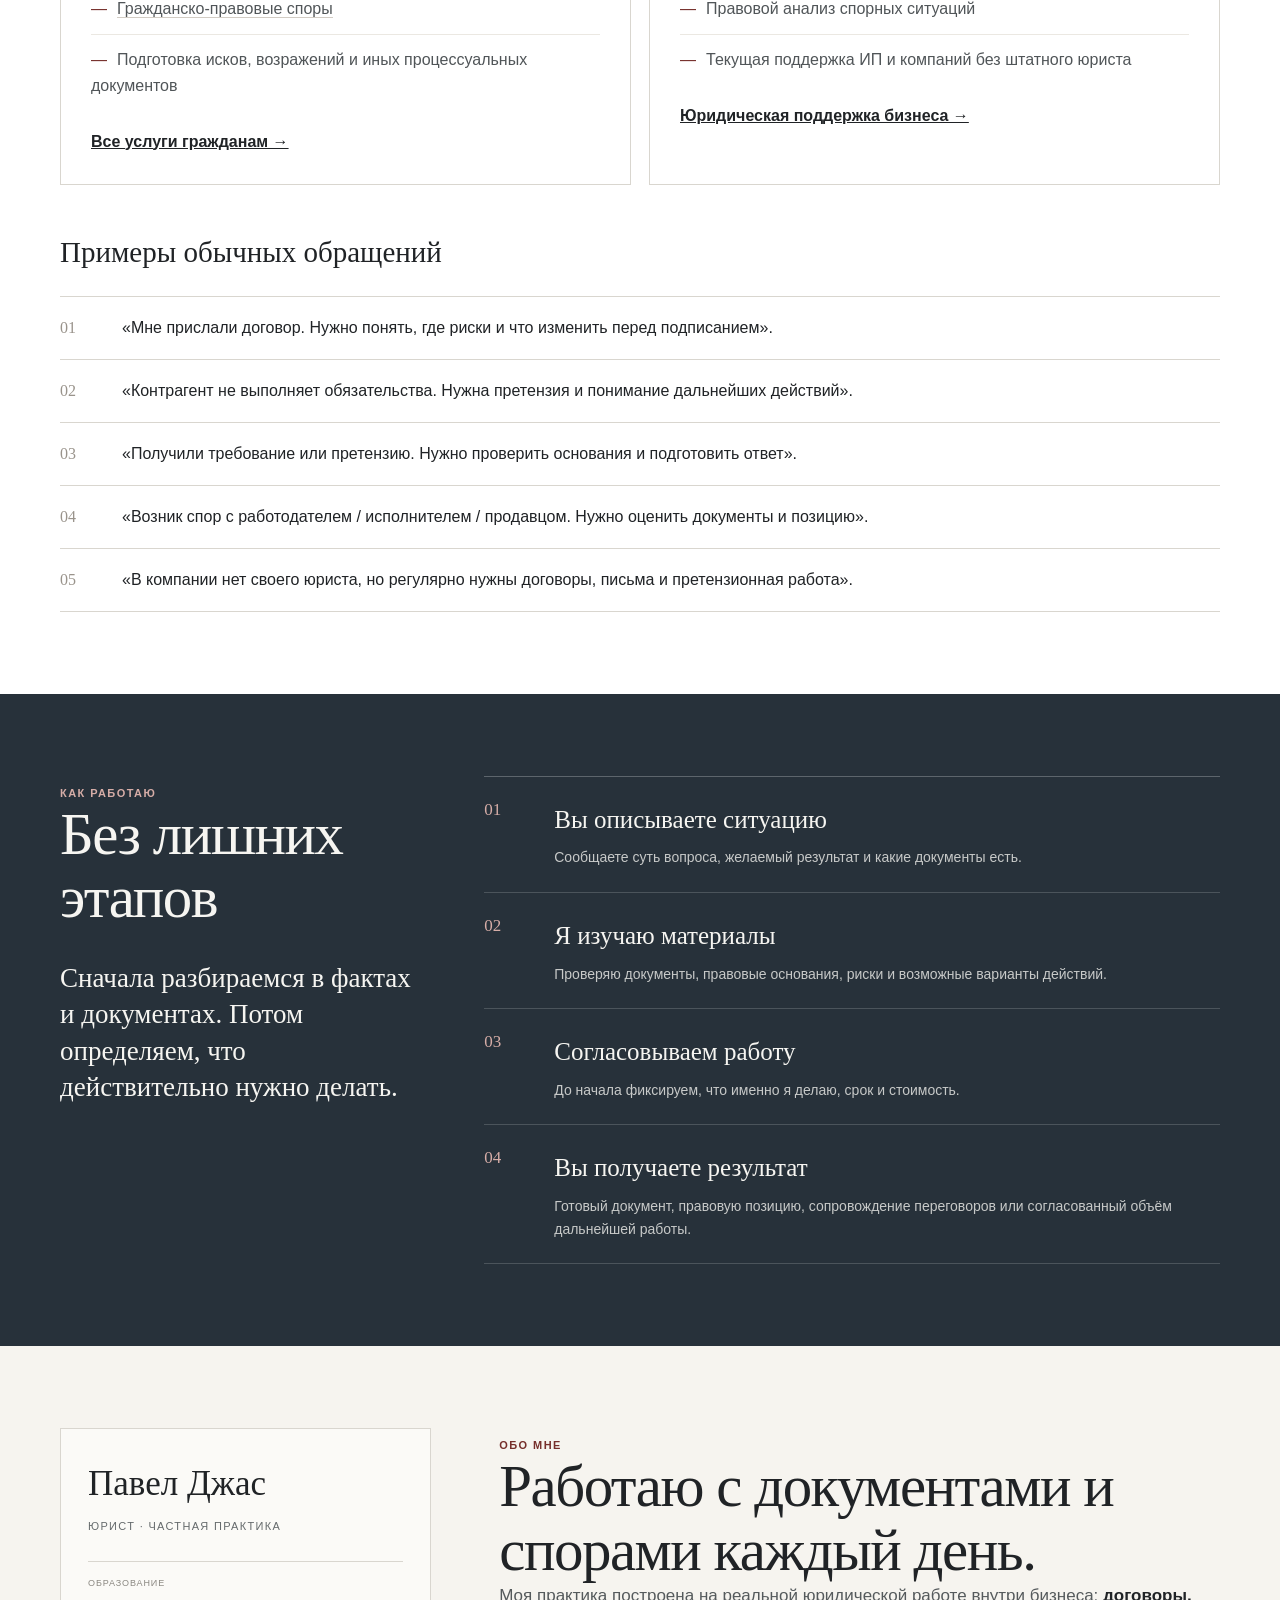
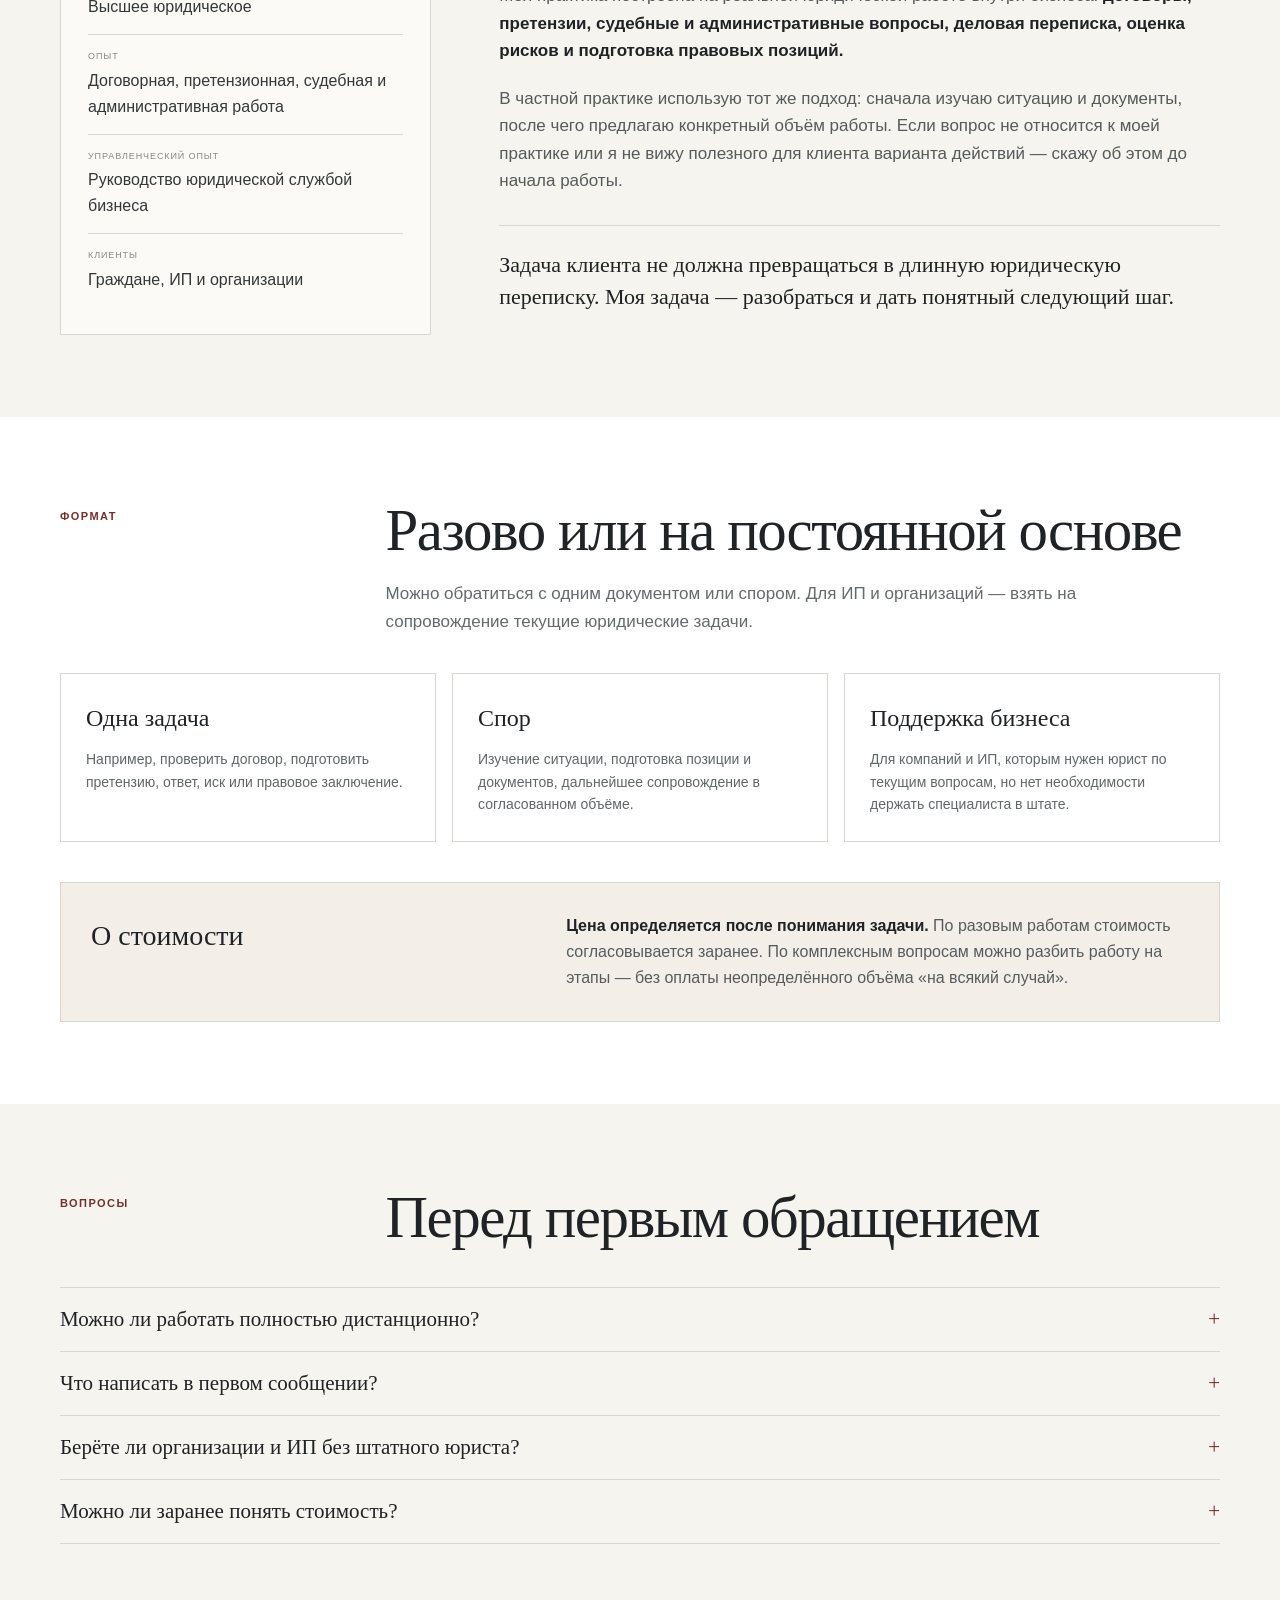
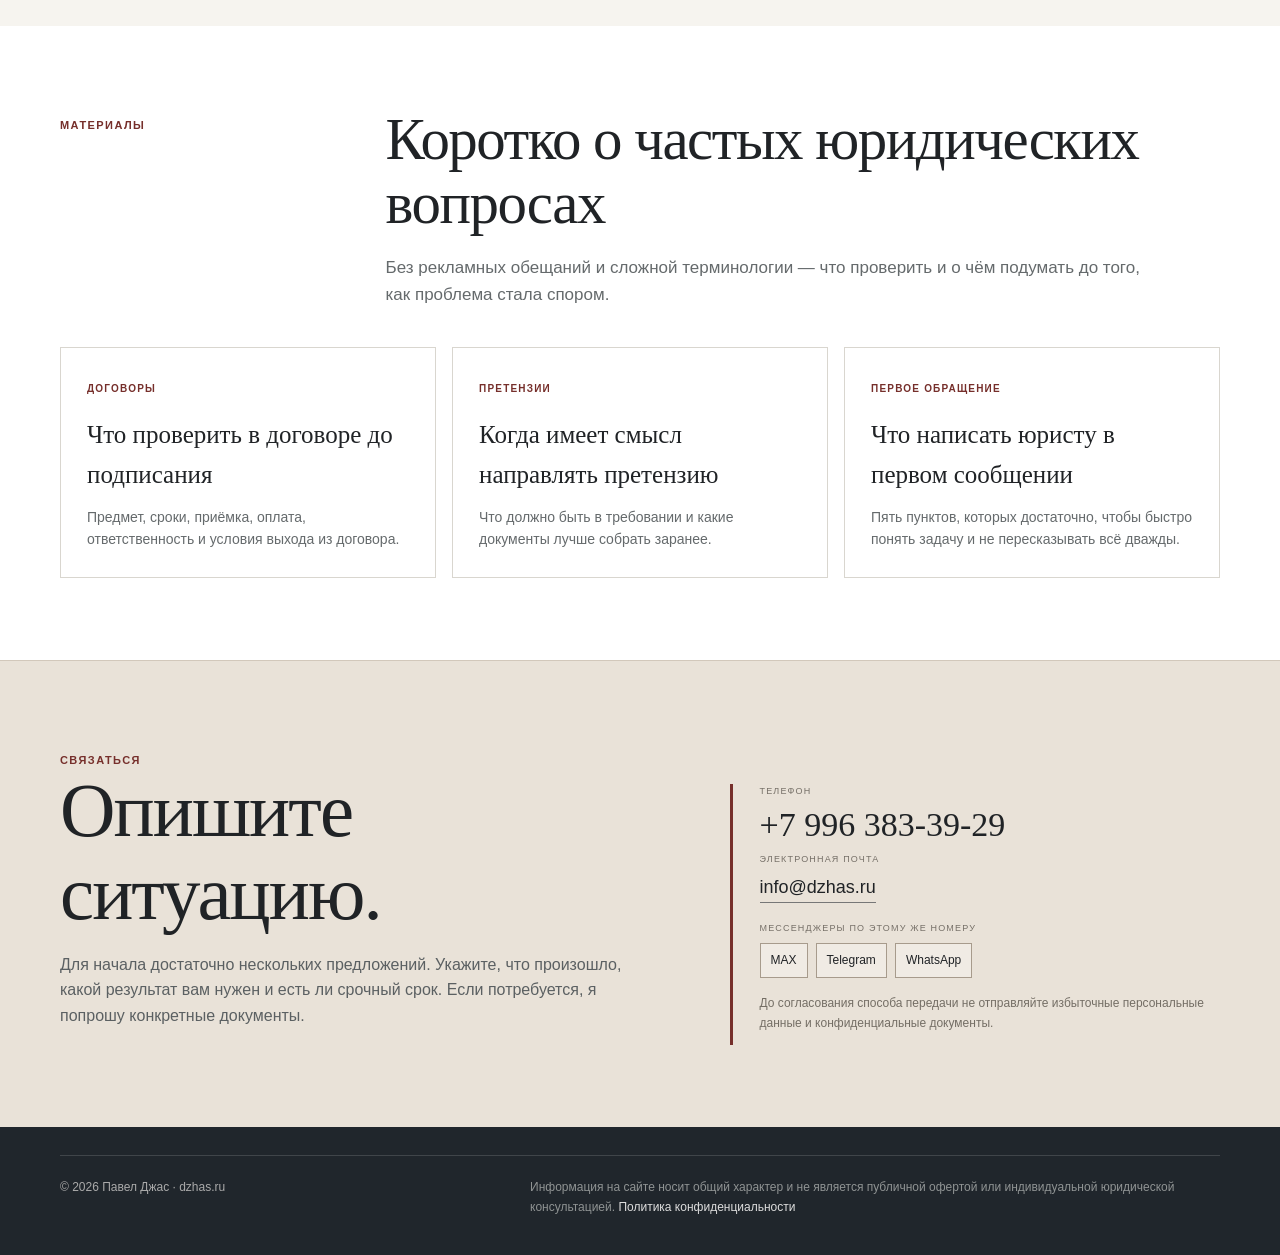
==== commit beab41ba: "Publish v7 with corrected portrait and materials Updated styles for portrait and audience sections, " ====
--- a/index.html
+++ b/index.html
@@ -43,7 +43,7 @@
     .lead{font-size:19px;line-height:1.72;color:#515658;max-width:750px;margin:0}
     .actions{display:flex;gap:10px;flex-wrap:wrap;margin-top:30px}.btn{display:inline-flex;align-items:center;justify-content:center;min-height:46px;padding:0 17px;border:1px solid var(--ink);text-decoration:none;font-size:14px}.btn.primary{background:var(--ink);color:white}.btn:hover{transform:translateY(-1px)}
     .direct{margin-top:28px;padding-top:20px;border-top:1px solid var(--line);font-size:14px;color:var(--muted)}.direct strong{color:var(--ink)}
-    .portrait{margin:0;background:#e8e5de;border:1px solid var(--line);padding:10px}.portrait img{display:block;width:100%;aspect-ratio:4/5;object-fit:cover;object-position:center top;background:#dedbd5}.portrait figcaption{padding:13px 3px 3px;display:flex;justify-content:space-between;gap:15px;align-items:baseline}.portrait figcaption b{font:normal 21px Georgia,"Times New Roman",serif}.portrait figcaption span{font-size:11px;color:var(--muted);text-transform:uppercase;letter-spacing:.1em}
+    .portrait{margin:0 0 0 auto;background:#e8e5de;border:1px solid var(--line);padding:10px;width:100%;max-width:360px}.portrait img{display:block;width:100%;height:auto;max-width:100%;object-fit:contain;background:#dedbd5}.portrait figcaption{padding:13px 3px 3px;display:flex;justify-content:space-between;gap:15px;align-items:baseline}.portrait figcaption b{font:normal 21px Georgia,"Times New Roman",serif}.portrait figcaption span{font-size:11px;color:var(--muted);text-transform:uppercase;letter-spacing:.1em}
 
     .facts{border-bottom:1px solid var(--line);background:#f0ede7}.facts .wrap{display:grid;grid-template-columns:repeat(3,1fr)}.fact{padding:24px 28px 25px 0;border-right:1px solid var(--line)}.fact+.fact{padding-left:28px}.fact:last-child{border-right:0}.fact b{display:block;font:normal 20px Georgia,"Times New Roman",serif;margin-bottom:4px}.fact span{font-size:13px;color:var(--muted)}
 
@@ -51,7 +51,7 @@
     .section-head{display:grid;grid-template-columns:.48fr 1.52fr;gap:62px;margin-bottom:38px}.kicker{padding-top:9px}.dark .kicker{color:#d6ada7}
     h2{font-size:clamp(38px,4.6vw,61px);line-height:1.08;letter-spacing:-.025em;margin:0}.intro{margin:18px 0 0;max-width:760px;color:var(--muted);font-size:17px}.dark .intro{color:#c7c9c8}
 
-    .audience{display:grid;grid-template-columns:1fr 1fr;gap:18px;margin-top:36px}.audience-card{border:1px solid var(--line);padding:30px;background:#fff}.audience-card h3{font-size:30px;margin:0 0 20px}.audience-card ul{margin:0;padding:0;list-style:none}.audience-card li{padding:12px 0;border-top:1px solid #ebe8e2;color:#505558}.audience-card li:first-child{border-top:0}.audience-card li:before{content:"—";margin-right:10px;color:var(--accent)}
+    .audience{display:grid;grid-template-columns:1fr 1fr;gap:18px;margin-top:36px}.audience-card{border:1px solid var(--line);padding:30px;background:#fff}.audience-card h3{font-size:30px;margin:0 0 20px}.audience-card ul{margin:0;padding:0;list-style:none}.audience-card li{padding:12px 0;border-top:1px solid #ebe8e2;color:#505558}.audience-card li:first-child{border-top:0}.audience-card li a{text-decoration:none;border-bottom:1px solid #d2ccc4}.audience-card li a:hover,.audience-card p a:hover{color:var(--accent)}.audience-card li:before{content:"—";margin-right:10px;color:var(--accent)}
 
     .examples{margin-top:44px}.examples h3{font-size:29px;margin:0 0 20px}.example-list{border-top:1px solid var(--line)}.example{display:grid;grid-template-columns:44px 1fr;gap:18px;border-bottom:1px solid var(--line);padding:18px 0}.example span{color:#99938b;font-family:Georgia,"Times New Roman",serif}.example p{margin:0;color:#505558}.example p b{font-weight:normal;color:var(--ink)}
 
@@ -67,16 +67,18 @@
 
     .contact{background:#e9e2d8;border-top:1px solid #d2c8bb}.contact-grid{display:grid;grid-template-columns:1.1fr .9fr;gap:70px;align-items:end}.contact h2{font-size:clamp(48px,6vw,78px)}.contact p{max-width:660px;color:#5b6062}.contacts{border-left:3px solid var(--accent);padding-left:27px}.contacts small{display:block;font-size:9px;text-transform:uppercase;letter-spacing:.13em;color:#756f67;margin-bottom:7px}.phone{display:block;text-decoration:none;font:normal 34px Georgia,"Times New Roman",serif;margin-bottom:8px}.email{display:inline-block;text-decoration:none;border-bottom:1px solid #777;font-size:18px;margin-bottom:18px}.messengers{display:flex;gap:8px;flex-wrap:wrap}.tag{border:1px solid #a79b8c;padding:7px 10px;font-size:12px;text-decoration:none;background:rgba(255,255,255,.3)}.hint{font-size:12px!important;color:#746e65!important;margin-top:16px!important}
 
+    .materials{display:grid;grid-template-columns:repeat(3,1fr);gap:16px;margin-top:34px}.material{border:1px solid var(--line);background:#fff;padding:26px;text-decoration:none;display:block}.material small{font-size:10px;text-transform:uppercase;letter-spacing:.12em;color:var(--accent);font-weight:bold}.material h3{font-size:25px;margin:15px 0 10px}.material p{margin:0;color:var(--muted);font-size:14px}.material:hover{border-color:#b9aea4;transform:translateY(-1px)}
+
     footer{background:#20262c;color:#aaa;padding:28px 0 38px;font-size:12px}.footer-grid{border-top:1px solid rgba(255,255,255,.14);padding-top:22px;display:flex;justify-content:space-between;gap:30px;flex-wrap:wrap}.legal{max-width:690px;color:#8f9393}footer a{color:#ddd;text-decoration:none}
 
-    @media(max-width:900px){.hero-grid,.section-head,.process-grid,.about-grid,.contact-grid,.price-box{grid-template-columns:1fr;gap:38px}.audience,.work-format{grid-template-columns:1fr}.facts .wrap{grid-template-columns:1fr}.fact,.fact+.fact{padding:18px 0;border-right:0;border-bottom:1px solid var(--line)}.fact:last-child{border-bottom:0}.menu a:not(.contact-link){display:none}.portrait{max-width:560px}.about-grid{gap:30px}}
-    @media(max-width:620px){.wrap{width:min(var(--max),calc(100% - 30px))}.top .wrap{flex-direction:column;align-items:flex-start;gap:1px;padding:7px 0}.brand span{display:none}.hero{padding:56px 0 50px}h1{font-size:48px}section{padding:62px 0}.menu .contact-link{font-size:12px;padding:8px 10px}.section-head{gap:20px}.contact h2{font-size:47px}.phone{font-size:28px}}
+    @media(max-width:900px){.materials{grid-template-columns:1fr}.hero-grid,.section-head,.process-grid,.about-grid,.contact-grid,.price-box{grid-template-columns:1fr;gap:38px}.audience,.work-format{grid-template-columns:1fr}.facts .wrap{grid-template-columns:1fr}.fact,.fact+.fact{padding:18px 0;border-right:0;border-bottom:1px solid var(--line)}.fact:last-child{border-bottom:0}.menu a:not(.contact-link){display:none}.portrait{max-width:560px}.about-grid{gap:30px}}
+    @media(max-width:620px){.portrait{max-width:320px;margin:0 auto}.wrap{width:min(var(--max),calc(100% - 30px))}.top .wrap{flex-direction:column;align-items:flex-start;gap:1px;padding:7px 0}.brand span{display:none}.hero{padding:56px 0 50px}h1{font-size:48px}section{padding:62px 0}.menu .contact-link{font-size:12px;padding:8px 10px}.section-head{gap:20px}.contact h2{font-size:47px}.phone{font-size:28px}}
   </style>
   <script type="application/ld+json">{"@context":"https://schema.org","@type":"LegalService","name":"Павел Джас — юридические услуги","url":"https://dzhas.ru/","email":"info@dzhas.ru","telephone":"+7-996-383-39-29","areaServed":"RU","founder":{"@type":"Person","name":"Павел Джас","jobTitle":"Юрист"}}</script>
 </head>
 <body>
 <div class="top"><div class="wrap"><span>Юридические услуги · дистанционно по России</span><span><a href="tel:+79963833929">+7 996 383-39-29</a> · MAX · Telegram · WhatsApp</span></div></div>
-<header><div class="wrap"><nav><a class="brand" href="#top"><b>Павел Джас</b><span>юрист · частная практика</span></a><div class="menu"><a href="#services">Услуги</a><a href="#process">Как работаю</a><a href="#about">Обо мне</a><a href="#faq">Вопросы</a><a class="contact-link" href="#contact">Связаться</a></div></nav></div></header>
+<header><div class="wrap"><nav><a class="brand" href="#top"><b>Павел Джас</b><span>юрист · частная практика</span></a><div class="menu"><a href="#services">Услуги</a><a href="#process">Как работаю</a><a href="#about">Обо мне</a><a href="#faq">Вопросы</a><a href="#materials">Материалы</a><a class="contact-link" href="#contact">Связаться</a></div></nav></div></header>
 
 <main id="top">
 <section class="hero"><div class="wrap hero-grid">
@@ -87,7 +89,7 @@
     <div class="actions"><a class="btn primary" href="#contact">Обсудить вопрос</a><a class="btn" href="#services">Посмотреть услуги</a></div>
     <div class="direct"><strong>Можно начать с обычного сообщения.</strong> Кратко опишите, что произошло и чего хотите добиться. Если есть документы — сообщите, какие именно. Я отвечу, смогу ли помочь и что потребуется дальше.</div>
   </div>
-  <figure class="portrait"><img src="/pavel-dzhas.png" alt="Павел Джас, юрист" width="1122" height="1402" fetchpriority="high"><figcaption><b>Павел Джас</b><span>юрист</span></figcaption></figure>
+  <figure class="portrait"><img src="/pavel-dzhas.png" alt="Павел Джас, юрист" fetchpriority="high" decoding="async"><figcaption><b>Павел Джас</b><span>юрист</span></figcaption></figure>
 </div></section>
 
 <div class="facts"><div class="wrap"><div class="fact"><b>Дистанционно по России</b><span>Большинство вопросов можно вести без личных встреч.</span></div><div class="fact"><b>Граждане, ИП и организации</b><span>Разовые задачи и комплексное сопровождение.</span></div><div class="fact"><b>Сначала — оценка задачи</b><span>До начала работы определяем объём, результат, сроки и стоимость.</span></div></div></div>
@@ -95,8 +97,8 @@
 <section class="white" id="services"><div class="wrap">
   <div class="section-head"><div class="kicker">Услуги</div><div><h2>С чем можно обратиться</h2><p class="intro">Не обязательно заранее знать, как юридически называется ваша проблема. Ниже — основные вопросы, которыми я занимаюсь.</p></div></div>
   <div class="audience">
-    <div class="audience-card"><h3>Гражданам</h3><ul><li>Проверка и подготовка договоров и документов</li><li>Претензии, ответы и досудебные переговоры</li><li>Защита прав потребителей</li><li>Трудовые вопросы</li><li>Гражданско-правовые споры</li><li>Подготовка исков, возражений и иных процессуальных документов</li></ul></div>
-    <div class="audience-card"><h3>Бизнесу</h3><ul><li>Договорная работа и проверка контрагентских документов</li><li>Претензионная работа и ответы на требования</li><li>Судебные и административные вопросы</li><li>Деловая и юридически значимая переписка</li><li>Правовой анализ спорных ситуаций</li><li>Текущая поддержка ИП и компаний без штатного юриста</li></ul></div>
+    <div class="audience-card"><h3>Гражданам</h3><ul><li><a href="/contracts.html">Проверка и подготовка договоров и документов</a></li><li><a href="/claims.html">Претензии, ответы и досудебные переговоры</a></li><li>Защита прав потребителей</li><li><a href="/labor.html">Трудовые вопросы</a></li><li><a href="/disputes.html">Гражданско-правовые споры</a></li><li>Подготовка исков, возражений и иных процессуальных документов</li></ul><p style="margin:18px 0 0"><a href="/citizens.html"><strong>Все услуги гражданам →</strong></a></p></div>
+    <div class="audience-card"><h3>Бизнесу</h3><ul><li><a href="/contracts.html">Договорная работа и проверка контрагентских документов</a></li><li><a href="/claims.html">Претензионная работа и ответы на требования</a></li><li><a href="/disputes.html">Судебные и административные вопросы</a></li><li>Деловая и юридически значимая переписка</li><li>Правовой анализ спорных ситуаций</li><li>Текущая поддержка ИП и компаний без штатного юриста</li></ul><p style="margin:18px 0 0"><a href="/business.html"><strong>Юридическая поддержка бизнеса →</strong></a></p></div>
   </div>
   <div class="examples"><h3>Примеры обычных обращений</h3><div class="example-list">
     <div class="example"><span>01</span><p><b>«Мне прислали договор. Нужно понять, где риски и что изменить перед подписанием».</b></p></div>
@@ -121,6 +123,16 @@
 
 <section id="faq"><div class="wrap"><div class="section-head"><div class="kicker">Вопросы</div><div><h2>Перед первым обращением</h2></div></div><div class="faq"><details><summary>Можно ли работать полностью дистанционно?</summary><p>Да. Документы можно передавать электронно, обсуждение вести по телефону или в мессенджере. Если конкретная задача требует личного участия, это обсуждается отдельно.</p></details><details><summary>Что написать в первом сообщении?</summary><p>Достаточно коротко: что произошло, чего хотите добиться, есть ли сроки и какие документы имеются. Не нужно заранее формулировать правовую квалификацию проблемы.</p></details><details><summary>Берёте ли организации и ИП без штатного юриста?</summary><p>Да. Возможны как отдельные поручения, так и регулярная договорная, претензионная и иная текущая юридическая работа.</p></details><details><summary>Можно ли заранее понять стоимость?</summary><p>После первичного описания задачи и, если нужно, просмотра документов я смогу определить объём работы и назвать стоимость до начала выполнения поручения.</p></details></div></div></section>
 
+
+<section class="white" id="materials"><div class="wrap">
+  <div class="section-head"><div class="kicker">Материалы</div><div><h2>Коротко о частых юридических вопросах</h2><p class="intro">Без рекламных обещаний и сложной терминологии — что проверить и о чём подумать до того, как проблема стала спором.</p></div></div>
+  <div class="materials">
+    <a class="material" href="/materials/contract-check.html"><small>Договоры</small><h3>Что проверить в договоре до подписания</h3><p>Предмет, сроки, приёмка, оплата, ответственность и условия выхода из договора.</p></a>
+    <a class="material" href="/materials/claim.html"><small>Претензии</small><h3>Когда имеет смысл направлять претензию</h3><p>Что должно быть в требовании и какие документы лучше собрать заранее.</p></a>
+    <a class="material" href="/materials/first-message.html"><small>Первое обращение</small><h3>Что написать юристу в первом сообщении</h3><p>Пять пунктов, которых достаточно, чтобы быстро понять задачу и не пересказывать всё дважды.</p></a>
+  </div>
+</div></section>
+
 <section class="contact" id="contact"><div class="wrap contact-grid"><div><div class="kicker">Связаться</div><h2>Опишите ситуацию.</h2><p>Для начала достаточно нескольких предложений. Укажите, что произошло, какой результат вам нужен и есть ли срочный срок. Если потребуется, я попрошу конкретные документы.</p></div><div class="contacts"><small>Телефон</small><a class="phone" href="tel:+79963833929">+7 996 383‑39‑29</a><small>Электронная почта</small><a class="email" href="mailto:info@dzhas.ru">info@dzhas.ru</a><small>Мессенджеры по этому же номеру</small><div class="messengers"><span class="tag">MAX</span><span class="tag">Telegram</span><a class="tag" href="https://wa.me/79963833929" rel="noopener">WhatsApp</a></div><p class="hint">До согласования способа передачи не отправляйте избыточные персональные данные и конфиденциальные документы.</p></div></div></section>
 </main>
 <footer><div class="wrap footer-grid"><div>© 2026 Павел Джас · dzhas.ru</div><div class="legal">Информация на сайте носит общий характер и не является публичной офертой или индивидуальной юридической консультацией. <a href="/privacy.html">Политика конфиденциальности</a></div></div></footer>
